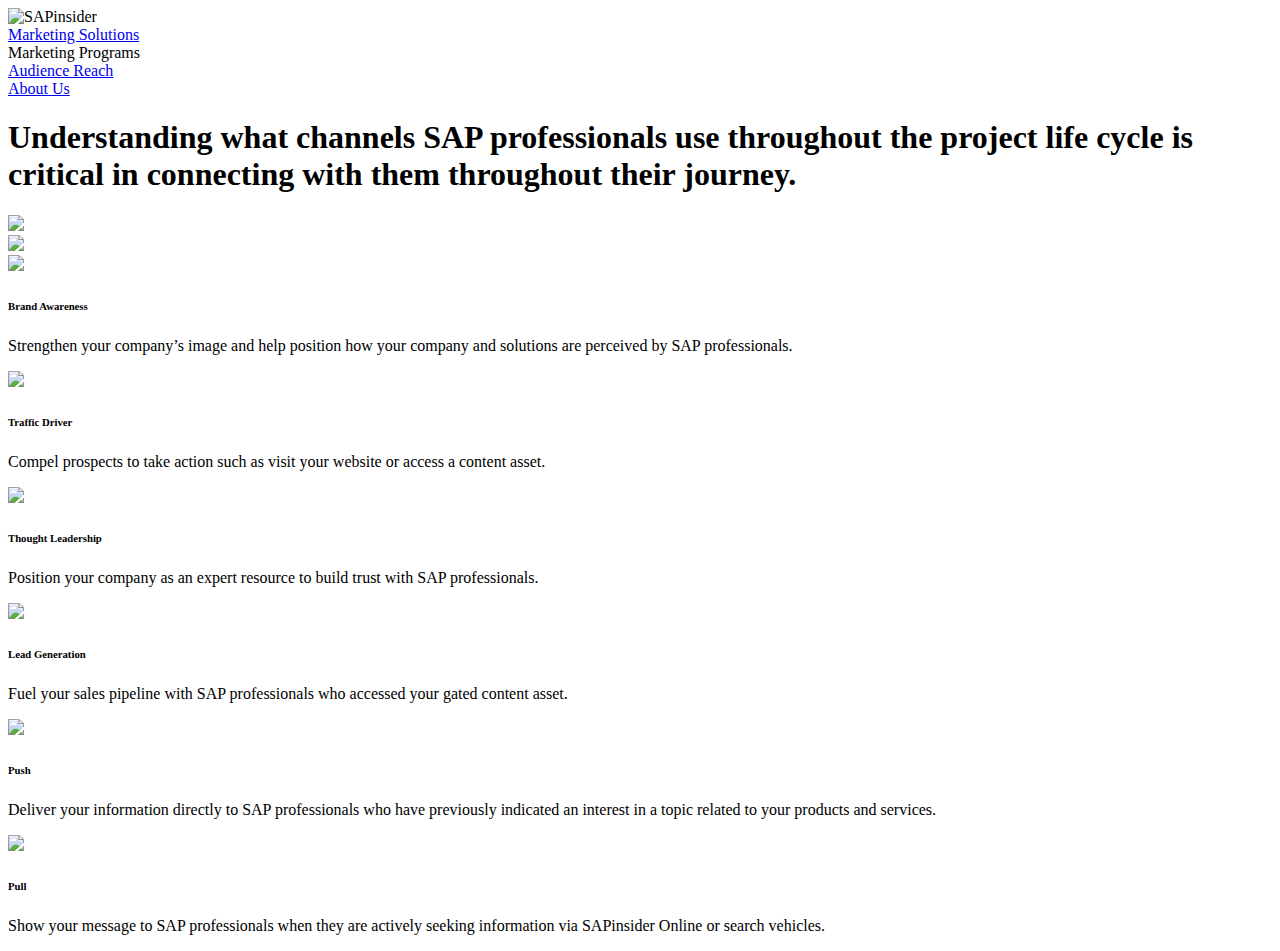
==== index.html @ a770bc5c "Rename home.html to index.html" ====
<!DOCTYPE html>
<html lang="en">

<head>
	<meta charset="utf-8">
	<meta name="description" content="Your description goes here">
	<meta name="keywords" content="one, two, three">

	<title>SAPinsider</title>

	<!-- external CSS link -->
	<link rel="stylesheet" href="css/reset.css">
	<link rel="stylesheet" href="css/style.css">

	<!-- FONT -->
	<link href="https://fonts.googleapis.com/css?family=Roboto:300,400,400i,700,700i" rel="stylesheet">
	<!-- Favicon -->
	<link rel="icon" type="image/png" href="images/favicon.png">

</head>

<body>
	<div id="container">

		<!-- BEGIN NAV			 -->
		<div class="wrapperHeader">
			<div class="logo">
				<img src="images/spi.svg" alt="SAPinsider" />
			</div>
			<div class="wrapperNav">
				<div class="navLink">
					<a href=" ">Marketing Solutions</a>
				</div>
				<div class="navLink">
					<a>Marketing Programs</a>
				</div>
				<div class="navLink">
					<a href=" ">Audience Reach</a>
				</div>
				<div class="navLink">
					<a href=" ">About Us</a>
				</div>
			</div>
		</div>
		<!-- END NAV			 -->
		<!-- BEGIN MARKETING PROGRAMS			 -->
		<div class="wrapperLeadIn">
				<div class="yellowRule"></div>
				<h1>Understanding what channels SAP professionals use throughout the project life cycle is critical in connecting with them throughout their journey.</h1>

		</div>
		<div class="wrapperBG">

		<div class="wrapperTriangle">
			<img src="images/tri.svg" class="triangle"/>
		</div>
		<div class="wrapperCycle">
			<img src="images/cycle.svg"/>
		</div>
		<div class="wrapperMarketingObjectives">
			<div class="objective">
					<img src="images/awareness.svg" class="icons"/>
					<h6>Brand Awareness</h6>
					<p>
						Strengthen your company’s image and help position how your company and solutions are perceived by SAP professionals.
					</p>
			</div>
			<div class="objective">
					<img src="images/traffic.svg" class="icons"/>
					<h6>Traffic Driver</h6>
					<p>
						Compel prospects to take action such as visit your website or access a content asset.
					</p>
			</div>
			<div class="objective">
					<img src="images/thoughtlead.svg" class="icons"/>
					<h6>Thought Leadership</h6>
					<p>
						Position your company as an expert resource to build trust with SAP professionals.
					</p>
			</div>
			<div class="objective">
					<img src="images/leadgen.svg" class="icons"/>
					<h6>Lead Generation</h6>
					<p>
						Fuel your sales pipeline with SAP professionals who accessed your gated content asset.
					</p>
			</div>
		</div>
		<div class="wrapperMarketingApproach">
			<div class="objective">
					<img src="images/push.svg" class="icons"/>
					<h6>Push</h6>
					<p>
						Deliver your information directly to SAP professionals who have previously indicated an interest in a topic related to your products and services.
					</p>
			</div>
			<div class="objective">
					<img src="images/pull.svg" class="icons"/>
					<h6>Pull</h6>
					<p>
						Show your message to SAP professionals when they are actively seeking information via SAPinsider Online or search vehicles.
					</p>
			</div>
		</div>
		</div>
		<footer>

		</footer>
	</div>
</body>

</html>
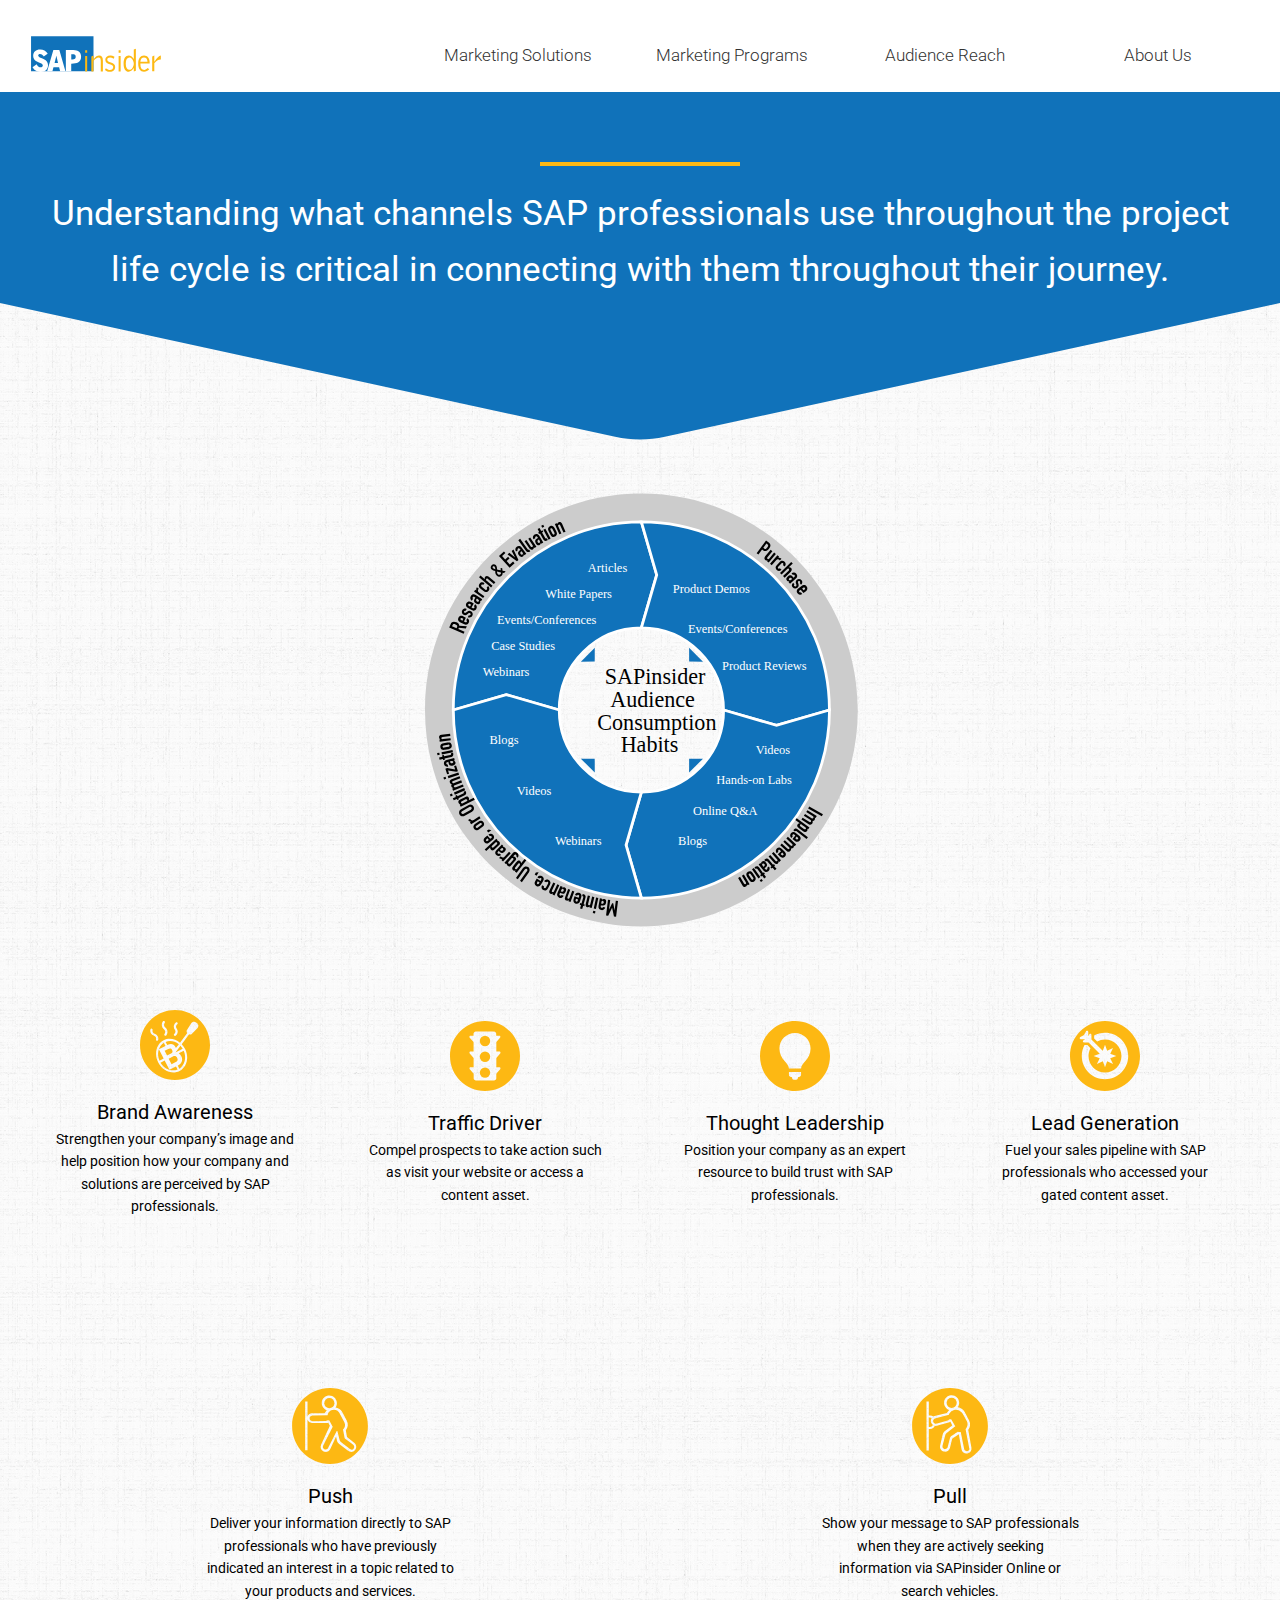
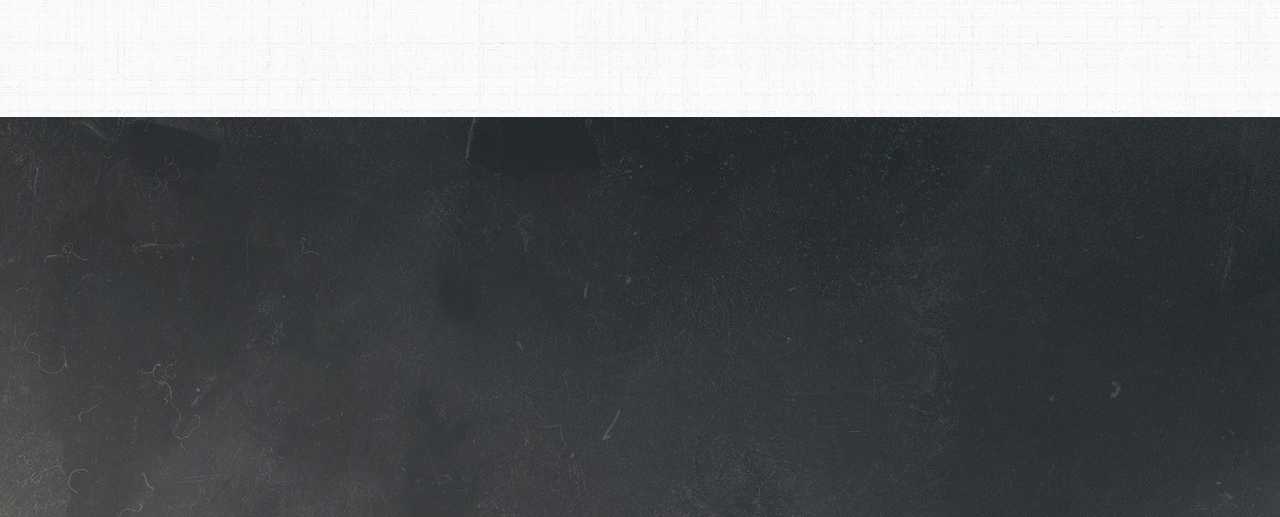
==== commit c9b68397: "Add files via upload" ====
--- a/index.html
+++ b/index.html
@@ -32,13 +32,13 @@
 					<a href=" ">Marketing Solutions</a>
 				</div>
 				<div class="navLink">
-					<a>Marketing Programs</a>
+					<a href="programs.html">Marketing Programs</a>
 				</div>
 				<div class="navLink">
 					<a href=" ">Audience Reach</a>
 				</div>
 				<div class="navLink">
-					<a href=" ">About Us</a>
+					<a href="about.html">About Us</a>
 				</div>
 			</div>
 		</div>
@@ -105,6 +105,9 @@
 		</div>
 		</div>
 		<footer>
+			<div class="form">
+
+			</div>
 
 		</footer>
 	</div>
--- a/css/style.css
+++ b/css/style.css
@@ -0,0 +1,501 @@
+/*
+Project Name: Blank Template
+Client: Your Client
+Author: Your Name
+Developer @GA in NYC
+*/
+
+
+/******************************************
+/* SETUP
+/*******************************************/
+
+
+/* Box Model Hack */
+
+* {
+  -moz-box-sizing: border-box;
+  /* Firexfox */
+  -webkit-box-sizing: border-box;
+  /* Safari/Chrome/iOS/Android */
+  box-sizing: border-box;
+  /* IE */
+}
+
+
+/* Clear fix hack */
+
+.clearfix:after {
+  content: ".";
+  display: block;
+  clear: both;
+  visibility: hidden;
+  line-height: 0;
+  height: 0;
+}
+
+.clear {
+  clear: both;
+}
+
+.alignright {
+  float: right;
+  padding: 0 0 10px 10px;
+  /* note the padding around a right floated image */
+}
+
+.alignleft {
+  float: left;
+  padding: 0 10px 10px 0;
+  /* note the padding around a left floated image */
+}
+
+
+/******************************************
+/* BASE STYLES
+/*******************************************/
+
+body {
+  color: #000;
+  font-size: 10px;
+  line-height: 1.6;
+  font-family: "Roboto", Helvetica, Arial, sans-serif;
+  display: grid;
+}
+
+h1 {
+  text-align: center;
+  font-size: 4.5em;
+}
+
+h2 {
+  text-align: center;
+  font-size: 2.2em;
+  font-weight: 700;
+}
+
+p{
+  font-size: 1.4em;
+}
+
+
+/******************************************
+/* PAGE HEADER
+/*******************************************/
+
+.wrapperHeader {
+  display: grid;
+  grid-template-columns: 1fr 2fr;
+  margin-top: 20px;
+}
+
+.logo img {
+  max-width: 45%;
+  padding: 15px 30px;
+}
+
+.wrapperNav {
+  display: grid;
+  grid-template-columns: 1fr 1fr 1fr 1fr;
+  grid-column-gap: 30px;
+  align-items: center;
+  padding-right: 30px;
+}
+
+.navLink {
+  display: flex;
+  justify-content: center;
+  align-items: center;
+  text-align: center;
+  font-weight: 300;
+  width: 100%;
+  height: 60%;
+}
+
+.navLink a {
+  font-size: 1.7em;
+  color: rgb(50, 50, 50);
+  text-decoration: none;
+}
+
+.navLink:hover {
+  border-top: 2px solid #fdb813;
+}
+
+.navLink a.current {
+  color: #1072ba;
+  font-size: 1.7em;
+}
+
+
+/*END PAGE HEADER*/
+
+
+/******************************************
+/* HOME PAGE
+/*******************************************/
+
+.wrapperLeadIn {
+  padding-top: 50px;
+  padding-bottom: 5px;
+  background: #1072ba;
+}
+
+.wrapperLeadIn h1 {
+  color: #fff;
+  font-size: 3.5em;
+  margin: 20px 30px 0 30px;
+}
+
+.wrapperBG {
+  background: url(../images/bg.jpg);
+  margin-bottom: 0px;
+}
+
+.wrapperTriangle {
+  display: grid;
+  overflow: auto;
+  grid-template-columns: 1fr;
+  align-items: center;
+}
+
+.triangle {
+  margin-bottom: 20px;
+}
+
+.wrapperCycle {
+  display: grid;
+  grid-template-columns: 1fr;
+  align-items: center;
+}
+
+.wrapperCycle img {
+  margin: 10px auto;
+  max-width: 35%;
+}
+
+.wrapperMarketingObjectives, .wrapperMarketingApproach {
+  display: grid;
+  grid-template-columns: 1fr 1fr;
+  align-items: center;
+  margin: 40px 40px 0 40px;
+  grid-column-gap: 40px;
+}
+
+.wrapperMarketingObjectives {
+  grid-template-columns: 1fr 1fr 1fr 1fr;
+  margin-top: 50px;
+}
+
+.wrapperMarketingApproach .objective {
+  width: 50%;
+  margin: 0 auto;
+}
+
+.objective {
+  justify-content: center;
+  align-items: center;
+  text-align: center;
+  width: 100%;
+  padding: 15px;
+}
+
+.icons {
+  margin: 0 auto;
+  display: block;
+  max-width: 30%;
+}
+
+.objective h6 {
+  margin-top: 15px;
+  font-size: 2em;
+}
+
+.objective p {
+  margin-bottom: 100px;
+}
+
+footer {
+  background: url(../images/bootsbg.jpg);
+  display: grid;
+  grid-template-columns: 1fr 1fr;
+  grid-column-gap: 20px;
+  align-items: center;
+  margin-top: 0;
+}
+
+footer .form {
+  height: 400px;
+}
+
+
+/******************************************
+/* MARKETING PROGRAMS
+/*******************************************/
+
+.wrapperPrograms {
+  padding-top: 80px;
+  background: url(../images/bg.jpg);
+}
+
+.yellowRule {
+  border-top: 4px solid #fdb813;
+  width: 200px;
+  margin: 20px auto;
+}
+
+p.programsLeadInText {
+  text-align: center;
+  font-size: 2em;
+  margin: 15px 50px;
+  ;
+}
+
+.wrapperProgramsBoxes {
+  display: grid;
+  grid-template-columns: 1fr 1fr 1fr 1fr 1fr;
+  grid-column-gap: 20px;
+  align-items: center;
+  margin: 40px 20px;
+}
+
+.programsBoxes {
+  border: 1px solid #000;
+  border-radius: 6px;
+  padding: 15px;
+  background: rgba(255, 255, 255, 0.9);
+  height: 100%;
+}
+
+.programsBoxes h2 {
+  margin-top: 10px;
+  border-top: 1px solid #fdb813;
+  padding-top: 5px;
+}
+
+.programBoxImg {
+  width: 100%;
+  height: 100px;
+  background: #1072ba;
+  margin: 0 auto;
+}
+
+footer {}
+
+
+/******************************************
+  /* ABOUT US PAGE
+  /*******************************************/
+
+.wrapperAbout {
+  padding-top: 80px;
+  background: url(../images/bg.jpg);
+}
+
+.yellowRule {
+  border-top: 4px solid #fdb813;
+  width: 200px;
+  margin: 20px auto;
+}
+
+p.aboutLeadInText {
+  text-align: center;
+  font-size: 2em;
+  margin: 15px 50px;
+  ;
+}
+
+.wrapperWeHelp {
+  display: grid;
+  grid-template-columns: 1fr 1fr;
+  grid-column-gap: 40px;
+  margin: 70px 40px;
+}
+
+.weHelpColumn {
+  width: 60%;
+  margin: auto;
+}
+
+.weHelpColumn h2 {
+  text-align: left;
+  color: #1072ba;
+  margin-bottom: 10px;
+}
+
+.weHelpColumn ul {
+  list-style-type: square;
+}
+
+.weHelpColumn li {
+  font-size: 1.5em;
+  margin-left: 20px;
+  margin-bottom: 8px;
+}
+
+.wrapperAboutIcons {
+  display: grid;
+  grid-template-columns: 1fr 1fr 1fr;
+  grid-column-gap: 40px;
+  align-items: center;
+  padding: 70px 40px;
+  background: rgba(0, 0, 0, .8);
+}
+
+.aboutIcons{
+  padding: 15px;
+}
+
+.aboutIcons p{
+  text-align: center;
+  color: #fff;
+  font-size: 1.5em;
+  line-height: 1.6;
+  margin-top: 15px;
+}
+
+.yellowText{
+  color: #fdb813;
+  font-weight: 700;
+}
+
+
+/******************************************
+/* RESPONSIVE STYLES
+/*******************************************/
+
+@media (min-width: 0px) and (max-width: 600px) {
+  /* NAV   */
+  .wrapperHeader, .wrapperNav, .navLink {
+    display: grid;
+    margin: auto;
+  }
+  .wrapperHeader {
+    grid-template-columns: 1fr;
+    margin-top: 5px;
+  }
+  .wrapperNav {
+    grid-template-columns: 1fr;
+    padding-right: 0px;
+    width: 100%;
+  }
+  .logo {
+    border-bottom: 1px solid #aaa;
+  }
+  .logo img {
+    max-width: 45%;
+    padding: 15px;
+    margin: 0 auto;
+    display: block;
+  }
+  .navLink {
+    border-top: none;
+    padding: 5px;
+    height: 100%;
+    display: flex;
+    justify-content: center;
+    align-items: center;
+    text-align: center;
+  }
+  /*HOME PAGE*/
+  .wrapperLeadIn {
+    padding-top: 20px;
+  }
+  .wrapperLeadIn h1 {
+    font-size: 2.5em;
+  }
+  .wrapperCycle img {
+    margin: 10px auto;
+    max-width: 90%;
+  }
+  .wrapperMarketingObjectives, .wrapperMarketingApproach {
+    grid-template-columns: 1fr;
+  }
+  .wrapperMarketingApproach .objective {
+    width: 100%;
+  }
+  .objective p {
+    margin-bottom: 50px;
+  }
+  /*MARKETING PROGRAMS PAGE*/
+  .wrapperProgramsBoxes {
+    display: grid;
+    grid-template-columns: 1fr;
+    grid-column-gap: 20px;
+    align-items: center;
+    margin: 40px 20px;
+  }
+  .programsBoxes {
+    margin-bottom: 15px;
+  }
+/* ABOUT US PAGE */
+  .wrapperWeHelp, .wrapperAboutIcons {
+    grid-template-columns: 1fr;
+  }
+  .weHelpColumn {
+    width: 90%;
+    margin: 15px auto;
+  }
+
+  .aboutIcons .icons{
+    max-width: 25%;
+    margin-top: 15px;
+  }
+
+}
+
+@media (min-width: 601px) and (max-width: 1070px) {
+  /* NAV   */
+  .wrapperHeader, .wrapperNav, .navLink {
+    display: grid;
+    margin: auto;
+  }
+  .wrapperHeader {
+    grid-template-columns: 1fr;
+    margin-top: 10px;
+  }
+  .wrapperNav {
+    grid-template-columns: 1fr 1fr 1fr 1fr;
+    padding-right: 0px;
+    width: 100%;
+    justify-content: right;
+  }
+  .logo img {
+    max-width: 25%;
+    padding: 15px;
+    display: block;
+    margin: 0 auto;
+  }
+  .navLink {
+    padding: 10px 10px;
+    height: 100%;
+    display: flex;
+    justify-content: center;
+    align-items: center;
+    text-align: center;
+  }
+  /*HOME PAGE*/
+  .wrapperCycle img {
+    margin: 10px auto;
+    max-width: 50%;
+  }
+  .wrapperMarketingObjectives {
+    grid-template-columns: 1fr 1fr;
+  }
+  .wrapperMarketingApproach .objective {
+    width: 100%;
+  }
+  /*MARKETING PROGRAMS PAGE*/
+  .programsBoxes h2 {
+    font-size: 1.5em;
+  }
+  /* ABOUT US PAGE */
+  .weHelpColumn {
+    width: 90%;
+    margin: auto;
+  }
+
+  .aboutIcons .icons{
+    max-width: 40%;
+  }
+}
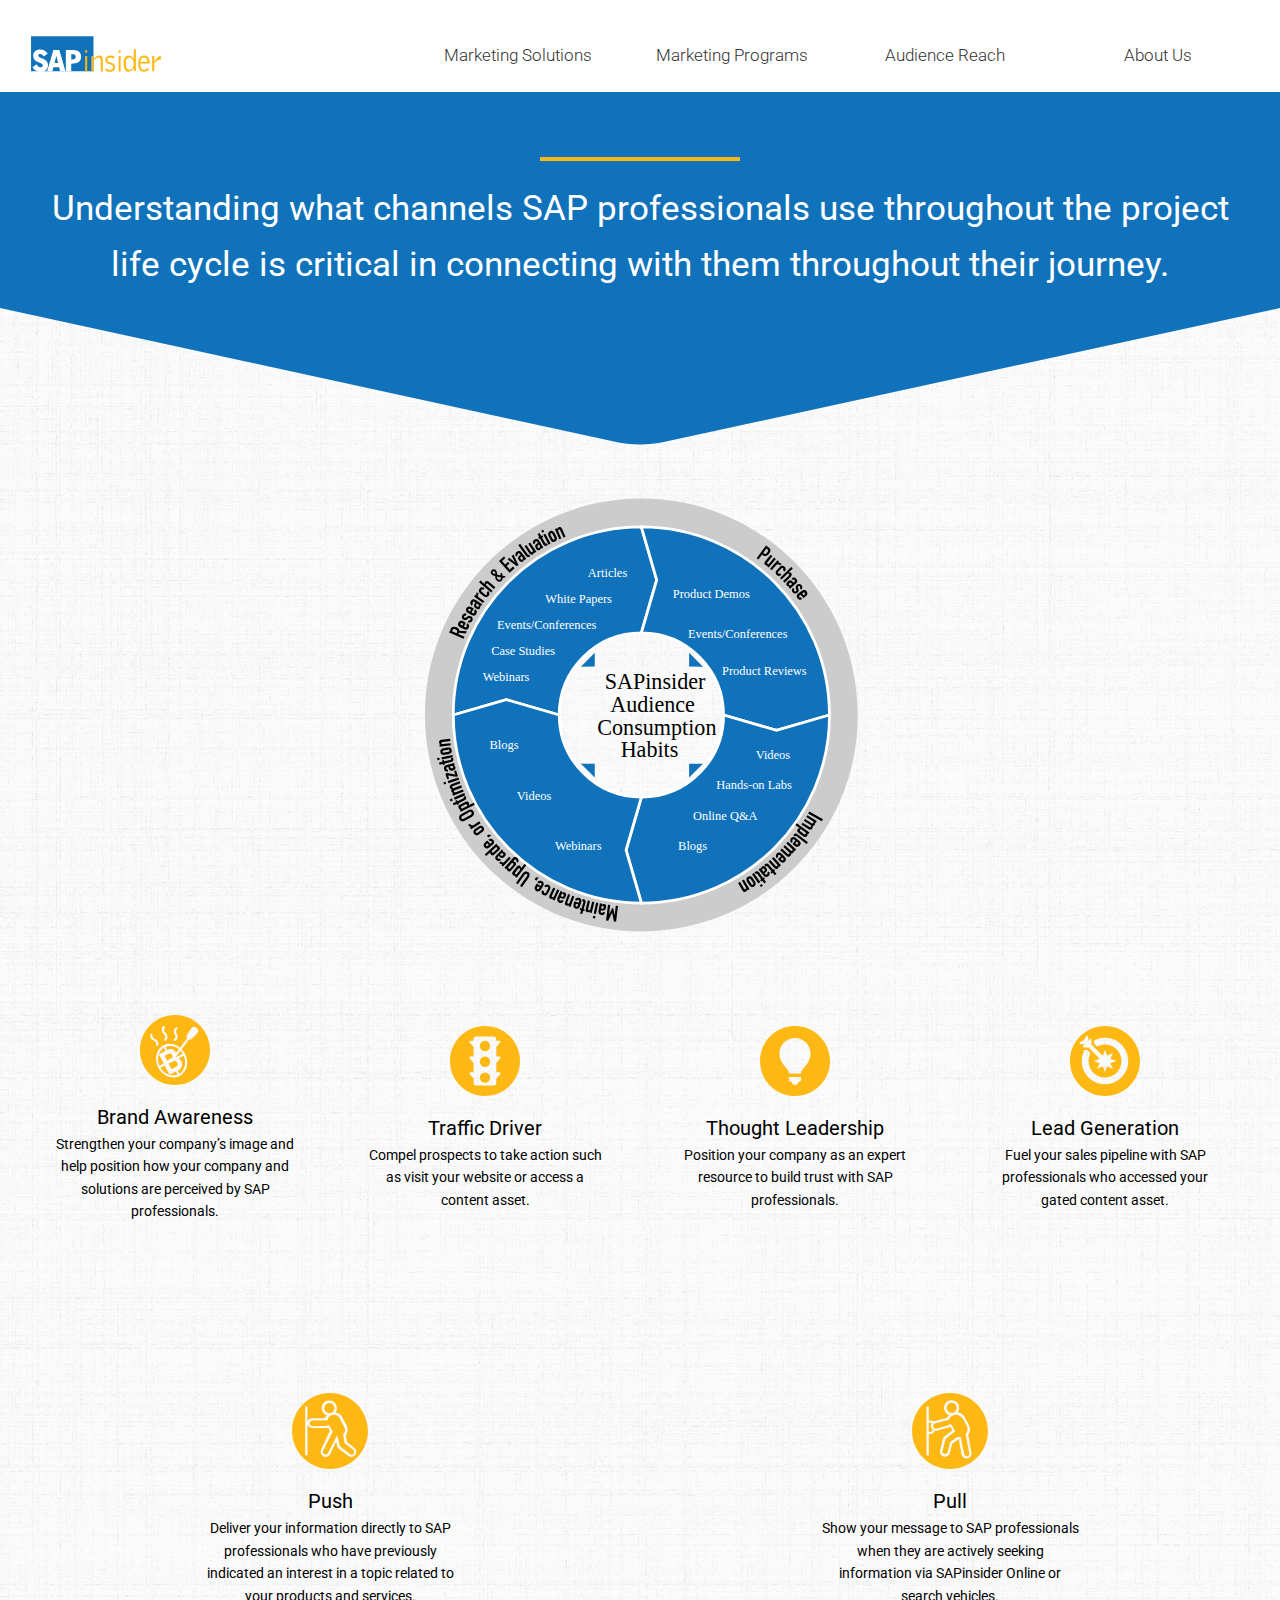
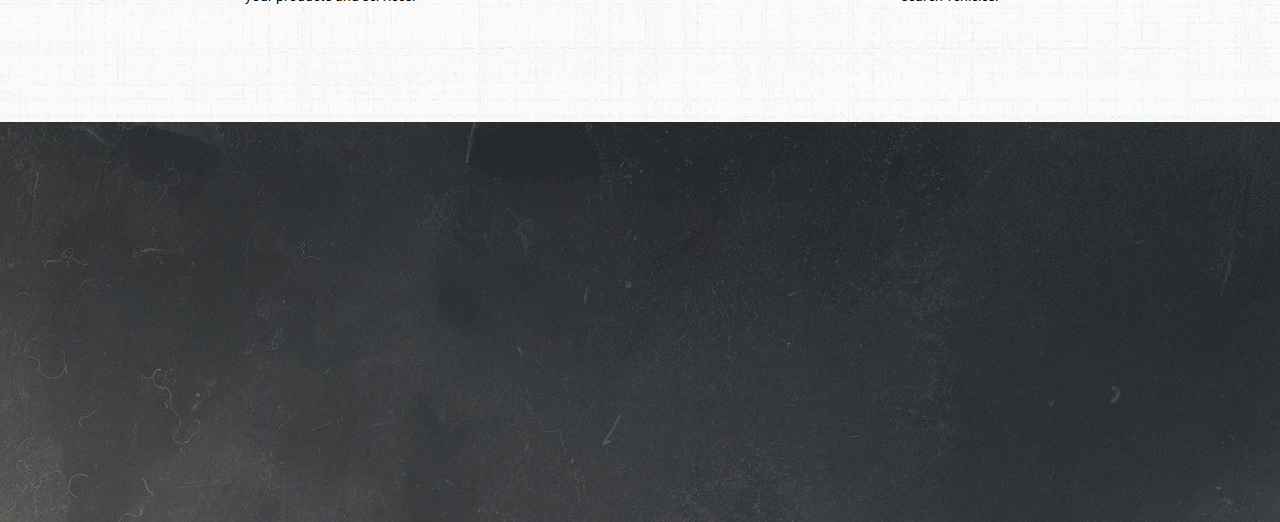
==== commit 656f5e98: "Add files via upload" ====
--- a/index.html
+++ b/index.html
@@ -35,7 +35,7 @@
 					<a href="programs.html">Marketing Programs</a>
 				</div>
 				<div class="navLink">
-					<a href=" ">Audience Reach</a>
+					<a href="audience.html">Audience Reach</a>
 				</div>
 				<div class="navLink">
 					<a href="about.html">About Us</a>
--- a/css/style.css
+++ b/css/style.css
@@ -71,16 +71,25 @@
 h2 {
   text-align: center;
   font-size: 2.2em;
-  font-weight: 700;
-}
-
-p{
+}
+
+h3 {
+  text-align: center;
+  font-size: 2.5em;
+  margin: 60px 0 30px 0;
+}
+
+h6 {
+  font-size: 2em;
+}
+
+p {
   font-size: 1.4em;
 }
 
 
 /******************************************
-/* PAGE HEADER
+/* GLOBAL
 /*******************************************/
 
 .wrapperHeader {
@@ -127,8 +136,33 @@
   font-size: 1.7em;
 }
 
-
-/*END PAGE HEADER*/
+.yellowRule {
+  border-top: 4px solid #fdb813;
+  width: 200px;
+  margin: 20px auto;
+}
+
+.yellowRuleShort {
+  border-top: 4px solid #fdb813;
+  width: 50px;
+  margin: 10px auto;
+}
+
+footer {
+  background: url(../images/bootsbg.jpg);
+  display: grid;
+  grid-template-columns: 1fr 1fr;
+  grid-column-gap: 20px;
+  align-items: center;
+  margin-top: 0;
+}
+
+footer .form {
+  height: 400px;
+}
+
+
+/*END GLOBAL*/
 
 
 /******************************************
@@ -136,7 +170,7 @@
 /*******************************************/
 
 .wrapperLeadIn {
-  padding-top: 50px;
+  padding-top: 45px;
   padding-bottom: 5px;
   background: #1072ba;
 }
@@ -144,6 +178,7 @@
 .wrapperLeadIn h1 {
   color: #fff;
   font-size: 3.5em;
+  padding-bottom: 10px;
   margin: 20px 30px 0 30px;
 }
 
@@ -208,32 +243,135 @@
 
 .objective h6 {
   margin-top: 15px;
-  font-size: 2em;
 }
 
 .objective p {
   margin-bottom: 100px;
 }
 
-footer {
-  background: url(../images/bootsbg.jpg);
-  display: grid;
-  grid-template-columns: 1fr 1fr;
-  grid-column-gap: 20px;
-  align-items: center;
-  margin-top: 0;
-}
-
-footer .form {
-  height: 400px;
-}
-
 
 /******************************************
 /* MARKETING PROGRAMS
 /*******************************************/
 
 .wrapperPrograms {
+  padding-top: 80px;
+  background: url(../images/bg.jpg);
+}
+
+p.programsLeadInText {
+  text-align: center;
+  font-size: 2em;
+  margin: 15px 50px;
+  ;
+}
+
+.wrapperProgramsBoxes {
+  display: grid;
+  grid-template-columns: 1fr 1fr 1fr 1fr 1fr;
+  grid-column-gap: 30px;
+  align-items: center;
+  margin: 40px 20px 100px 20px;
+}
+
+.programsBoxes {
+  height: 100%;
+  background: #333;
+}
+
+.programsBoxes h2 {
+  /* margin-top: 10px; */
+  /* border-top: 1px solid #fdb813; */
+  padding-top: 5px;
+  color: #fff;
+  padding: 10px 15px;
+}
+
+.programBoxImg {
+  width: 100%;
+  height: 200px;
+  margin: 0 auto;
+}
+
+.extend {
+  background: url(../images/extend.jpg) center no-repeat;
+}
+
+.market {
+  background: url(../images/market.jpg) center no-repeat;
+}
+
+.distribute {
+  background: url(../images/distribute.jpg) center no-repeat;
+}
+
+.repurpose {
+  background: url(../images/repurpose.jpg) top right no-repeat;
+}
+
+.launch {
+  background: url(../images/launch.jpg) center no-repeat;
+}
+
+
+/******************************************
+/* AUDIENCE PAGE
+/*******************************************/
+
+.audienceLeadIn {
+  padding-top: 80px;
+}
+
+.wrapperMap {
+  display: grid;
+  grid-template-columns: 1fr;
+  align-items: center;
+}
+
+.wrapperMap img {
+  margin: 0 auto;
+  max-width: 70%;
+}
+
+.wrapperIndustries{
+  display: grid;
+  grid-template-columns: 1fr 1fr 1fr 1fr 1fr;
+  align-items: center;
+  margin-bottom: 150px;
+}
+
+.industry{
+  margin-top: 10px;
+  text-align: center;
+}
+
+.industry h6{
+  margin-top: 15px;
+}
+
+.wrapperRoles{
+    display: grid;
+    grid-template-columns: 1fr 1fr 1fr;
+    align-items: center;
+    margin-bottom: 150px;
+}
+
+.role{
+  text-align: center;
+}
+
+.percent{
+  font-size: 3em;
+  color:#1072ba;
+  font-weight: 700;
+}
+
+
+/******************************************
+  /* ABOUT US PAGE
+  /*******************************************/
+
+.wrapperAbout {
   padding-top: 80px;
   background: url(../images/bg.jpg);
 }
@@ -244,60 +382,6 @@
   margin: 20px auto;
 }
 
-p.programsLeadInText {
-  text-align: center;
-  font-size: 2em;
-  margin: 15px 50px;
-  ;
-}
-
-.wrapperProgramsBoxes {
-  display: grid;
-  grid-template-columns: 1fr 1fr 1fr 1fr 1fr;
-  grid-column-gap: 20px;
-  align-items: center;
-  margin: 40px 20px;
-}
-
-.programsBoxes {
-  border: 1px solid #000;
-  border-radius: 6px;
-  padding: 15px;
-  background: rgba(255, 255, 255, 0.9);
-  height: 100%;
-}
-
-.programsBoxes h2 {
-  margin-top: 10px;
-  border-top: 1px solid #fdb813;
-  padding-top: 5px;
-}
-
-.programBoxImg {
-  width: 100%;
-  height: 100px;
-  background: #1072ba;
-  margin: 0 auto;
-}
-
-footer {}
-
-
-/******************************************
-  /* ABOUT US PAGE
-  /*******************************************/
-
-.wrapperAbout {
-  padding-top: 80px;
-  background: url(../images/bg.jpg);
-}
-
-.yellowRule {
-  border-top: 4px solid #fdb813;
-  width: 200px;
-  margin: 20px auto;
-}
-
 p.aboutLeadInText {
   text-align: center;
   font-size: 2em;
@@ -342,11 +426,11 @@
   background: rgba(0, 0, 0, .8);
 }
 
-.aboutIcons{
+.aboutIcons {
   padding: 15px;
 }
 
-.aboutIcons p{
+.aboutIcons p {
   text-align: center;
   color: #fff;
   font-size: 1.5em;
@@ -354,9 +438,43 @@
   margin-top: 15px;
 }
 
-.yellowText{
+.yellowText {
   color: #fdb813;
   font-weight: 700;
+}
+
+.wrapperOurTeam h2 {
+  margin-top: 70px;
+  font-size: 3.5em;
+  font-weight: 400;
+}
+
+.team {
+  display: grid;
+  grid-template-columns: 1fr 1fr 1fr 1fr;
+  padding-bottom: 50px;
+}
+
+.teamMember {
+  margin: 40px 0;
+  height: 250px;
+}
+
+.headShot {
+  max-width: 150px;
+  display: block;
+  margin: 0 auto;
+}
+
+.teamMember h6 {
+  text-align: center;
+  text-transform: uppercase;
+  letter-spacing: 1px;
+  margin-top: 10px;
+}
+
+.teamMember p {
+  text-align: center;
 }
 
 
@@ -383,7 +501,7 @@
     border-bottom: 1px solid #aaa;
   }
   .logo img {
-    max-width: 45%;
+    max-width: 60%;
     padding: 15px;
     margin: 0 auto;
     display: block;
@@ -422,13 +540,23 @@
     display: grid;
     grid-template-columns: 1fr;
     grid-column-gap: 20px;
+    grid-row-gap: 30px;
     align-items: center;
     margin: 40px 20px;
   }
   .programsBoxes {
     margin-bottom: 15px;
   }
-/* ABOUT US PAGE */
+  /* AUDIENCE PAGE */
+  .wrapperMap img {
+    max-width: 100%;
+  }
+
+  .wrapperIndustries, .wrapperRoles{
+    grid-template-columns: 1fr;
+    grid-row-gap: 30px;
+  }
+  /* ABOUT US PAGE */
   .wrapperWeHelp, .wrapperAboutIcons {
     grid-template-columns: 1fr;
   }
@@ -436,12 +564,14 @@
     width: 90%;
     margin: 15px auto;
   }
-
-  .aboutIcons .icons{
+  .aboutIcons .icons {
     max-width: 25%;
     margin-top: 15px;
   }
-
+  .team {
+    display: grid;
+    grid-template-columns: 1fr;
+  }
 }
 
 @media (min-width: 601px) and (max-width: 1070px) {
@@ -489,13 +619,20 @@
   .programsBoxes h2 {
     font-size: 1.5em;
   }
+  /* AUDIENCE PAGE */
+  .wrapperMap img {
+    max-width: 90%;
+  }
   /* ABOUT US PAGE */
   .weHelpColumn {
     width: 90%;
     margin: auto;
   }
-
-  .aboutIcons .icons{
+  .aboutIcons .icons {
     max-width: 40%;
   }
-}
+  .team {
+    display: grid;
+    grid-template-columns: 1fr 1fr;
+  }
+}
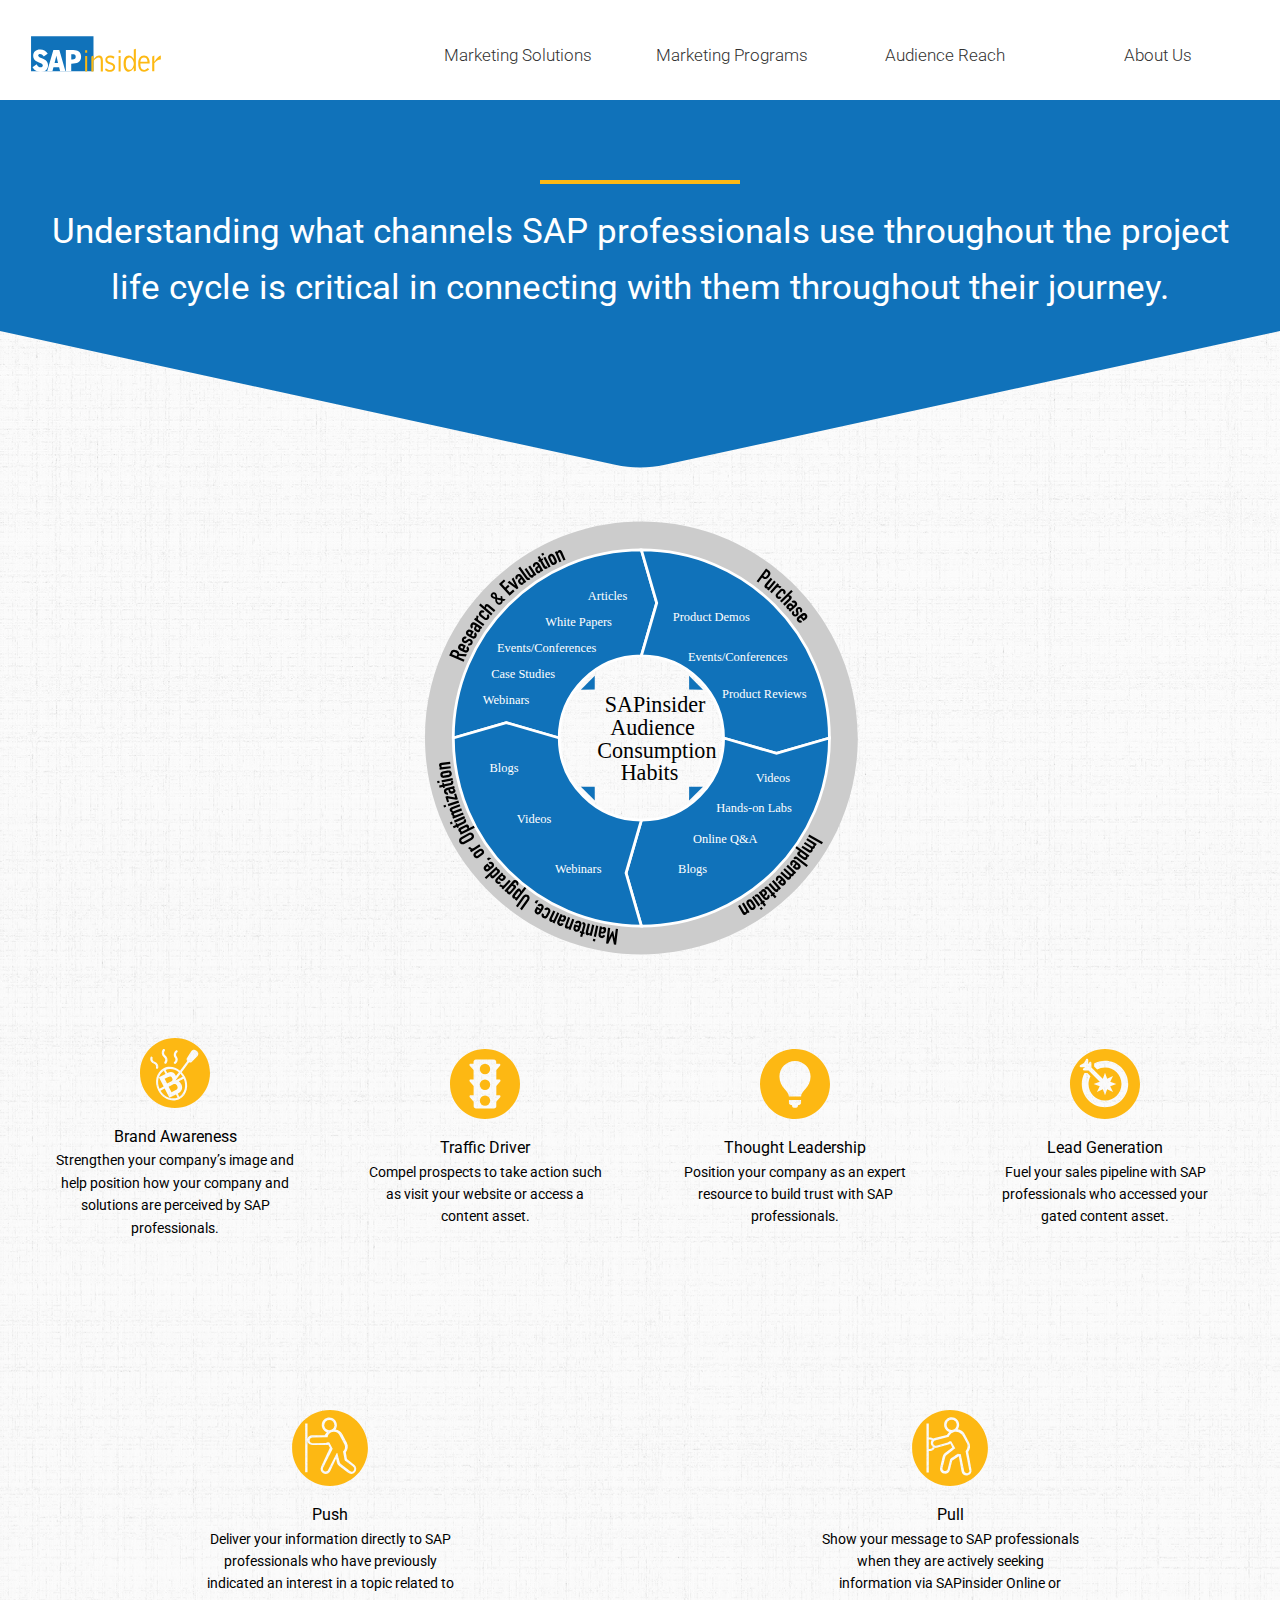
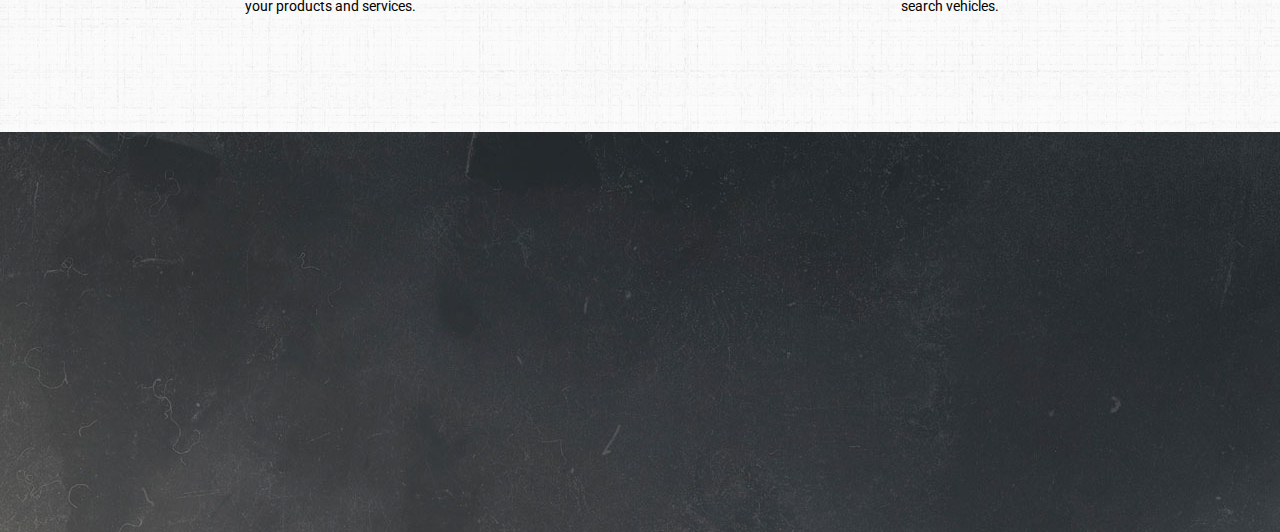
==== commit 610b7ef1: "Add files via upload" ====
--- a/index.html
+++ b/index.html
@@ -29,7 +29,7 @@
 			</div>
 			<div class="wrapperNav">
 				<div class="navLink">
-					<a href=" ">Marketing Solutions</a>
+					<a href="solutions.html">Marketing Solutions</a>
 				</div>
 				<div class="navLink">
 					<a href="programs.html">Marketing Programs</a>
--- a/css/style.css
+++ b/css/style.css
@@ -79,14 +79,22 @@
   margin: 60px 0 30px 0;
 }
 
+h5 {
+  font-size: 2em;
+}
+
 h6 {
-  font-size: 2em;
+  font-size: 1.6em;
 }
 
 p {
   font-size: 1.4em;
 }
 
+a {
+  text-decoration: none;
+}
+
 
 /******************************************
 /* GLOBAL
@@ -95,7 +103,10 @@
 .wrapperHeader {
   display: grid;
   grid-template-columns: 1fr 2fr;
-  margin-top: 20px;
+  padding-top: 20px;
+  width: 100%;
+  position: fixed;
+  background: #fff;
 }
 
 .logo img {
@@ -148,6 +159,15 @@
   margin: 10px auto;
 }
 
+.wrapperBG {
+  background: url(../images/bg.jpg);
+  margin-bottom: 0px;
+}
+
+.leadIn {
+  padding-top: 200px;
+}
+
 footer {
   background: url(../images/bootsbg.jpg);
   display: grid;
@@ -170,7 +190,8 @@
 /*******************************************/
 
 .wrapperLeadIn {
-  padding-top: 45px;
+  margin-top: 100px;
+  padding-top: 60px;
   padding-bottom: 5px;
   background: #1072ba;
 }
@@ -182,11 +203,6 @@
   margin: 20px 30px 0 30px;
 }
 
-.wrapperBG {
-  background: url(../images/bg.jpg);
-  margin-bottom: 0px;
-}
-
 .wrapperTriangle {
   display: grid;
   overflow: auto;
@@ -251,13 +267,80 @@
 
 
 /******************************************
+/* MARKETING SOLUTIONS
+/*******************************************/
+
+.wrapperTopIcons {
+  display: grid;
+  grid-template-columns: 2fr 1fr;
+  align-items: center;
+  margin: 50px;
+  grid-column-gap: 50px;
+}
+
+.wrapperTopIcons>div {
+  border: 1px solid #000;
+  padding: 10px;
+}
+
+.wrapperObjectiveIcons {
+  display: grid;
+  grid-template-columns: 1fr 1fr 1fr 1fr;
+  align-items: center;
+}
+
+.wrapperApproachIcons {
+  display: grid;
+  grid-template-columns: 1fr 1fr;
+  align-items: center;
+}
+
+.topIcons{
+  max-width: 25%;
+}
+
+.wrapperSolutions {
+  display: grid;
+  grid-template-columns: 1fr 1fr 1fr;
+  align-items: center;
+  margin: 80px 50px 50px 50px;
+  grid-column-gap: 50px;
+  grid-row-gap: 50px;
+}
+
+.solution {
+  text-align: center;
+  background: rgba(102, 102, 102, 0.1);
+  padding: 20px;
+  height: 100%;
+}
+
+.solutionName {
+  font-size: 3em;
+  color: #1072ba;
+  font-weight: 700;
+}
+
+.solutionName span {
+  font-size: .7em;
+}
+
+.wrapperObjectiveApproach {
+  display: grid;
+  grid-template-columns: 1fr 1fr;
+  align-items: center;
+  padding: 10px 0;
+}
+
+.solutionsIcon {
+  width: 40px;
+  margin: 5px;
+}
+
+
+/******************************************
 /* MARKETING PROGRAMS
 /*******************************************/
-
-.wrapperPrograms {
-  padding-top: 80px;
-  background: url(../images/bg.jpg);
-}
 
 p.programsLeadInText {
   text-align: center;
@@ -276,7 +359,11 @@
 
 .programsBoxes {
   height: 100%;
-  background: #333;
+  background: #222;
+}
+
+.programsBoxes:hover {
+  height: 110%;
 }
 
 .programsBoxes h2 {
@@ -318,10 +405,6 @@
 /* AUDIENCE PAGE
 /*******************************************/
 
-.audienceLeadIn {
-  padding-top: 80px;
-}
-
 .wrapperMap {
   display: grid;
   grid-template-columns: 1fr;
@@ -333,36 +416,36 @@
   max-width: 70%;
 }
 
-.wrapperIndustries{
+.wrapperIndustries {
   display: grid;
   grid-template-columns: 1fr 1fr 1fr 1fr 1fr;
   align-items: center;
   margin-bottom: 150px;
 }
 
-.industry{
+.industry {
   margin-top: 10px;
   text-align: center;
 }
 
-.industry h6{
+.industry h6 {
   margin-top: 15px;
 }
 
-.wrapperRoles{
-    display: grid;
-    grid-template-columns: 1fr 1fr 1fr;
-    align-items: center;
-    margin-bottom: 150px;
-}
-
-.role{
-  text-align: center;
-}
-
-.percent{
+.wrapperRoles {
+  display: grid;
+  grid-template-columns: 1fr 1fr 1fr;
+  align-items: center;
+  margin-bottom: 150px;
+}
+
+.role {
+  text-align: center;
+}
+
+.percent {
   font-size: 3em;
-  color:#1072ba;
+  color: #1072ba;
   font-weight: 700;
 }
 
@@ -370,11 +453,6 @@
 /******************************************
   /* ABOUT US PAGE
   /*******************************************/
-
-.wrapperAbout {
-  padding-top: 80px;
-  background: url(../images/bg.jpg);
-}
 
 .yellowRule {
   border-top: 4px solid #fdb813;
@@ -453,11 +531,13 @@
   display: grid;
   grid-template-columns: 1fr 1fr 1fr 1fr;
   padding-bottom: 50px;
+  grid-column-gap: 20px;
 }
 
 .teamMember {
   margin: 40px 0;
   height: 250px;
+  padding: 0 20px;
 }
 
 .headShot {
@@ -475,6 +555,7 @@
 
 .teamMember p {
   text-align: center;
+  font-style: italic;
 }
 
 
@@ -483,14 +564,14 @@
 /*******************************************/
 
 @media (min-width: 0px) and (max-width: 600px) {
-  /* NAV   */
+  /* GLOBAL   */
   .wrapperHeader, .wrapperNav, .navLink {
     display: grid;
     margin: auto;
   }
   .wrapperHeader {
     grid-template-columns: 1fr;
-    margin-top: 5px;
+    padding-top: 5px;
   }
   .wrapperNav {
     grid-template-columns: 1fr;
@@ -515,9 +596,12 @@
     align-items: center;
     text-align: center;
   }
+  .leadIn {
+    padding-top: 300px;
+  }
   /*HOME PAGE*/
   .wrapperLeadIn {
-    padding-top: 20px;
+    padding-top: 200px;
   }
   .wrapperLeadIn h1 {
     font-size: 2.5em;
@@ -534,6 +618,21 @@
   }
   .objective p {
     margin-bottom: 50px;
+  }
+  /*MARKETING SOLUTIONS PAGE*/
+  .wrapperTopIcons {
+    grid-template-columns: 1fr;
+    grid-row-gap: 50px;
+  }
+  .wrapperObjectiveIcons {
+    grid-template-columns: 1fr 1fr;
+  }
+
+  .topIcons{
+    max-width: 40%;
+  }
+  .wrapperSolutions {
+    grid-template-columns: 1fr;
   }
   /*MARKETING PROGRAMS PAGE*/
   .wrapperProgramsBoxes {
@@ -551,12 +650,14 @@
   .wrapperMap img {
     max-width: 100%;
   }
-
-  .wrapperIndustries, .wrapperRoles{
+  .wrapperIndustries, .wrapperRoles {
     grid-template-columns: 1fr;
     grid-row-gap: 30px;
   }
   /* ABOUT US PAGE */
+  .wrapperAbout {
+    padding-top: 300px;
+  }
   .wrapperWeHelp, .wrapperAboutIcons {
     grid-template-columns: 1fr;
   }
@@ -575,14 +676,14 @@
 }
 
 @media (min-width: 601px) and (max-width: 1070px) {
-  /* NAV   */
+  /* GLOBAL  */
   .wrapperHeader, .wrapperNav, .navLink {
     display: grid;
     margin: auto;
   }
   .wrapperHeader {
     grid-template-columns: 1fr;
-    margin-top: 10px;
+    padding-top: 10px;
   }
   .wrapperNav {
     grid-template-columns: 1fr 1fr 1fr 1fr;
@@ -605,6 +706,9 @@
     text-align: center;
   }
   /*HOME PAGE*/
+  .wrapperLeadIn {
+    padding-top: 120px;
+  }
   .wrapperCycle img {
     margin: 10px auto;
     max-width: 50%;
@@ -614,6 +718,20 @@
   }
   .wrapperMarketingApproach .objective {
     width: 100%;
+  }
+  /*MARKETING SOLUTIONS PAGE*/
+  .wrapperTopIcons {
+    grid-template-columns: 1fr;
+    grid-row-gap: 50px;
+  }
+  .wrapperObjectiveIcons {
+    grid-template-columns: 1fr 1fr;
+  }
+  .topIcons{
+    max-width: 20%;
+  }
+  .wrapperSolutions {
+    grid-template-columns: 1fr;
   }
   /*MARKETING PROGRAMS PAGE*/
   .programsBoxes h2 {
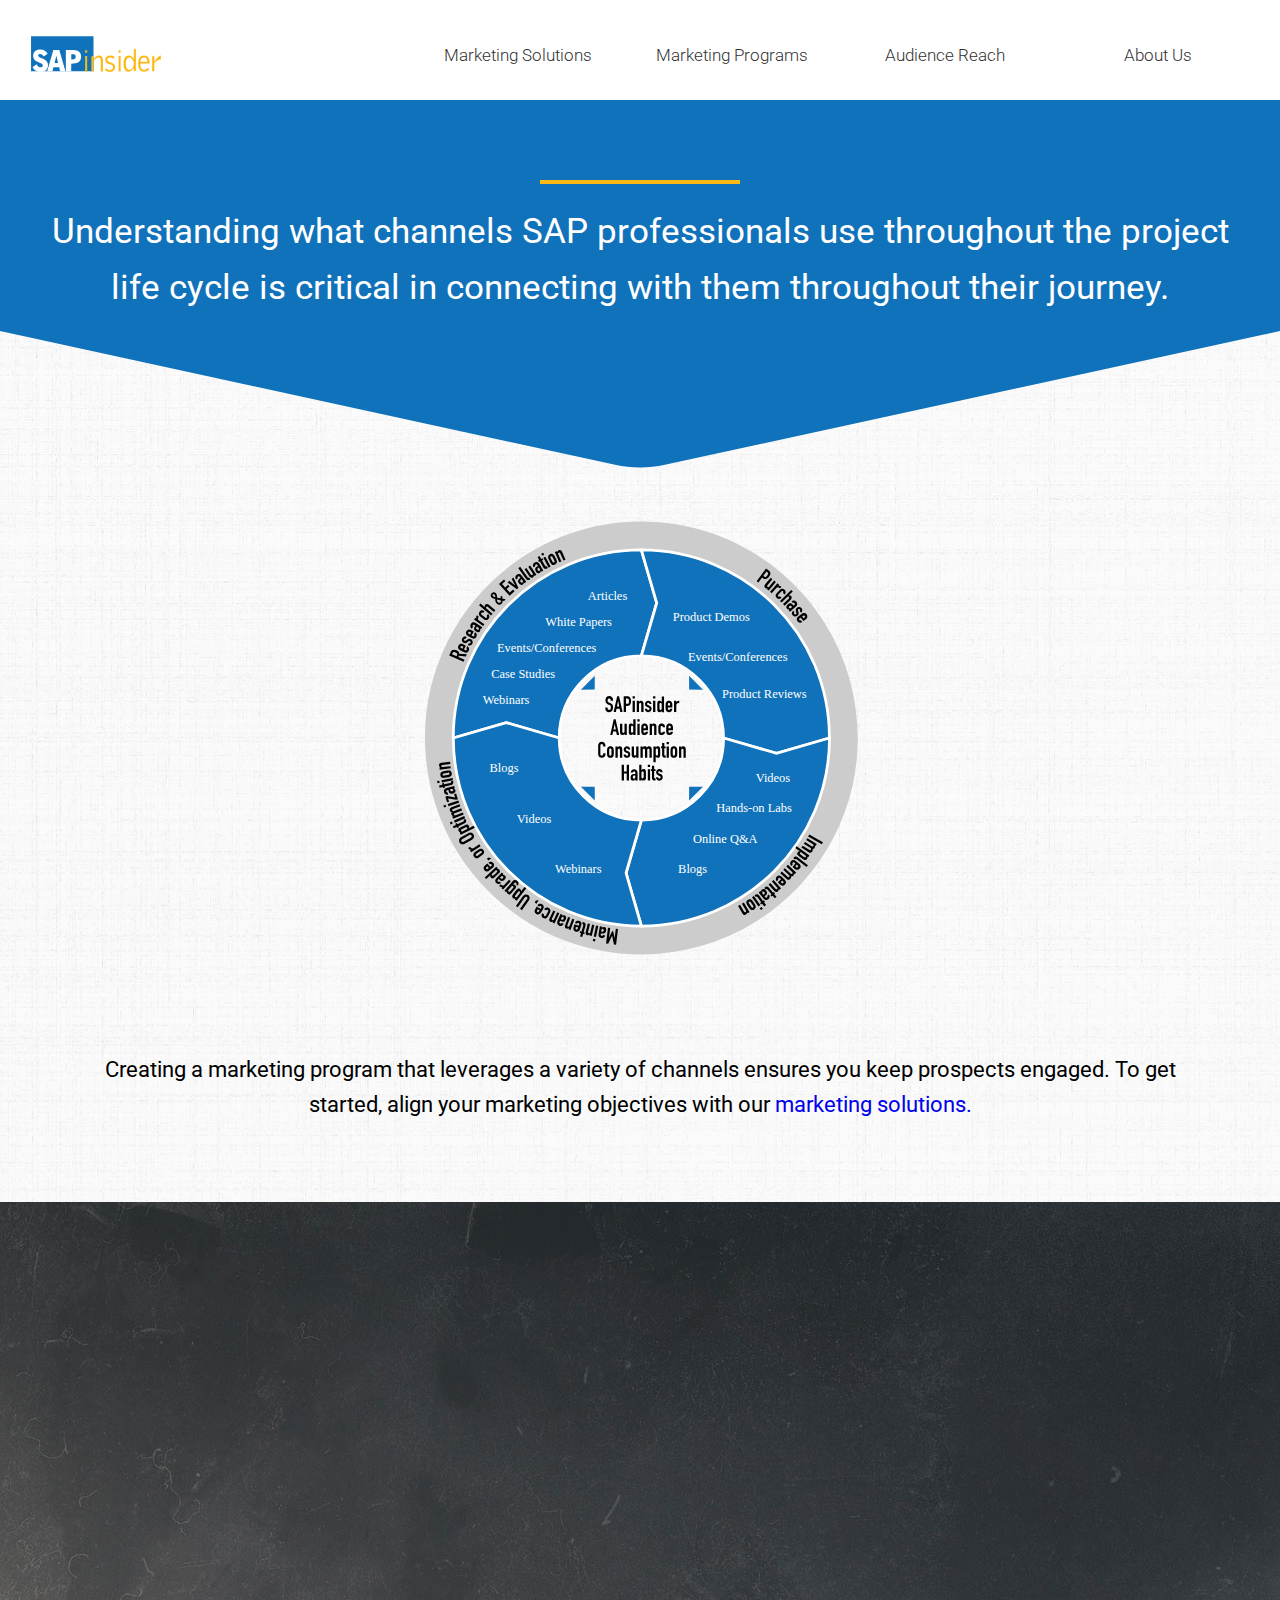
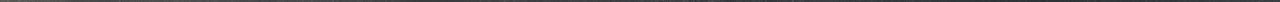
==== commit 90cb56b7: "Add files via upload" ====
--- a/index.html
+++ b/index.html
@@ -57,51 +57,8 @@
 		<div class="wrapperCycle">
 			<img src="images/cycle.svg"/>
 		</div>
-		<div class="wrapperMarketingObjectives">
-			<div class="objective">
-					<img src="images/awareness.svg" class="icons"/>
-					<h6>Brand Awareness</h6>
-					<p>
-						Strengthen your company’s image and help position how your company and solutions are perceived by SAP professionals.
-					</p>
-			</div>
-			<div class="objective">
-					<img src="images/traffic.svg" class="icons"/>
-					<h6>Traffic Driver</h6>
-					<p>
-						Compel prospects to take action such as visit your website or access a content asset.
-					</p>
-			</div>
-			<div class="objective">
-					<img src="images/thoughtlead.svg" class="icons"/>
-					<h6>Thought Leadership</h6>
-					<p>
-						Position your company as an expert resource to build trust with SAP professionals.
-					</p>
-			</div>
-			<div class="objective">
-					<img src="images/leadgen.svg" class="icons"/>
-					<h6>Lead Generation</h6>
-					<p>
-						Fuel your sales pipeline with SAP professionals who accessed your gated content asset.
-					</p>
-			</div>
-		</div>
-		<div class="wrapperMarketingApproach">
-			<div class="objective">
-					<img src="images/push.svg" class="icons"/>
-					<h6>Push</h6>
-					<p>
-						Deliver your information directly to SAP professionals who have previously indicated an interest in a topic related to your products and services.
-					</p>
-			</div>
-			<div class="objective">
-					<img src="images/pull.svg" class="icons"/>
-					<h6>Pull</h6>
-					<p>
-						Show your message to SAP professionals when they are actively seeking information via SAPinsider Online or search vehicles.
-					</p>
-			</div>
+		<div class="getStarted">
+			<h2>Creating a marketing program that leverages a variety of channels ensures you keep prospects engaged. To get started, align your marketing objectives with our <a href="solutions.html">marketing solutions.</a></h2>
 		</div>
 		</div>
 		<footer>
--- a/css/style.css
+++ b/css/style.css
@@ -79,6 +79,12 @@
   margin: 60px 0 30px 0;
 }
 
+h4{
+  font-size: 3em;
+  color: #1072ba;
+  font-weight: 700;
+}
+
 h5 {
   font-size: 2em;
 }
@@ -168,6 +174,10 @@
   padding-top: 200px;
 }
 
+.secondLeadIn {
+  padding-top: 50px;
+}
+
 footer {
   background: url(../images/bootsbg.jpg);
   display: grid;
@@ -225,7 +235,21 @@
   max-width: 35%;
 }
 
-.wrapperMarketingObjectives, .wrapperMarketingApproach {
+.getStarted{
+  padding: 80px 100px;
+}
+
+
+/******************************************
+/* MARKETING SOLUTIONS
+/*******************************************/
+
+.secondLeadIn h2{
+  text-align: center;
+  font-size: 4.5em;
+}
+
+.wrapperMarketingObjectives {
   display: grid;
   grid-template-columns: 1fr 1fr;
   align-items: center;
@@ -236,11 +260,6 @@
 .wrapperMarketingObjectives {
   grid-template-columns: 1fr 1fr 1fr 1fr;
   margin-top: 50px;
-}
-
-.wrapperMarketingApproach .objective {
-  width: 50%;
-  margin: 0 auto;
 }
 
 .objective {
@@ -257,25 +276,9 @@
   max-width: 30%;
 }
 
-.objective h6 {
+.objective h6, .solution h6 {
   margin-top: 15px;
-}
-
-.objective p {
-  margin-bottom: 100px;
-}
-
-
-/******************************************
-/* MARKETING SOLUTIONS
-/*******************************************/
-
-.wrapperTopIcons {
-  display: grid;
-  grid-template-columns: 2fr 1fr;
-  align-items: center;
-  margin: 50px;
-  grid-column-gap: 50px;
+  font-weight: 700;
 }
 
 .wrapperTopIcons>div {
@@ -283,22 +286,6 @@
   padding: 10px;
 }
 
-.wrapperObjectiveIcons {
-  display: grid;
-  grid-template-columns: 1fr 1fr 1fr 1fr;
-  align-items: center;
-}
-
-.wrapperApproachIcons {
-  display: grid;
-  grid-template-columns: 1fr 1fr;
-  align-items: center;
-}
-
-.topIcons{
-  max-width: 25%;
-}
-
 .wrapperSolutions {
   display: grid;
   grid-template-columns: 1fr 1fr 1fr;
@@ -315,26 +302,20 @@
   height: 100%;
 }
 
-.solutionName {
-  font-size: 3em;
+.solutionSubHead {
+  font-size: 2em;
+  margin-top: -6px;
   color: #1072ba;
   font-weight: 700;
 }
 
-.solutionName span {
-  font-size: .7em;
-}
-
-.wrapperObjectiveApproach {
-  display: grid;
-  grid-template-columns: 1fr 1fr;
-  align-items: center;
-  padding: 10px 0;
-}
-
 .solutionsIcon {
   width: 40px;
-  margin: 5px;
+  margin: 10px 5px 0 5px;
+}
+
+.solution p{
+  padding-top: 10px;
 }
 
 
@@ -380,10 +361,6 @@
   margin: 0 auto;
 }
 
-.extend {
-  background: url(../images/extend.jpg) center no-repeat;
-}
-
 .market {
   background: url(../images/market.jpg) center no-repeat;
 }
@@ -393,11 +370,15 @@
 }
 
 .repurpose {
-  background: url(../images/repurpose.jpg) top right no-repeat;
+  background: url(../images/repurpose2.jpg) top right no-repeat;
 }
 
 .launch {
-  background: url(../images/launch.jpg) center no-repeat;
+  background: url(../images/launch2.jpg) center no-repeat;
+}
+
+.extend {
+  background: url(../images/extend2.jpg) top no-repeat;
 }
 
 
@@ -619,6 +600,9 @@
   .objective p {
     margin-bottom: 50px;
   }
+  .getStarted{
+    padding: 80px 20px;
+  }
   /*MARKETING SOLUTIONS PAGE*/
   .wrapperTopIcons {
     grid-template-columns: 1fr;
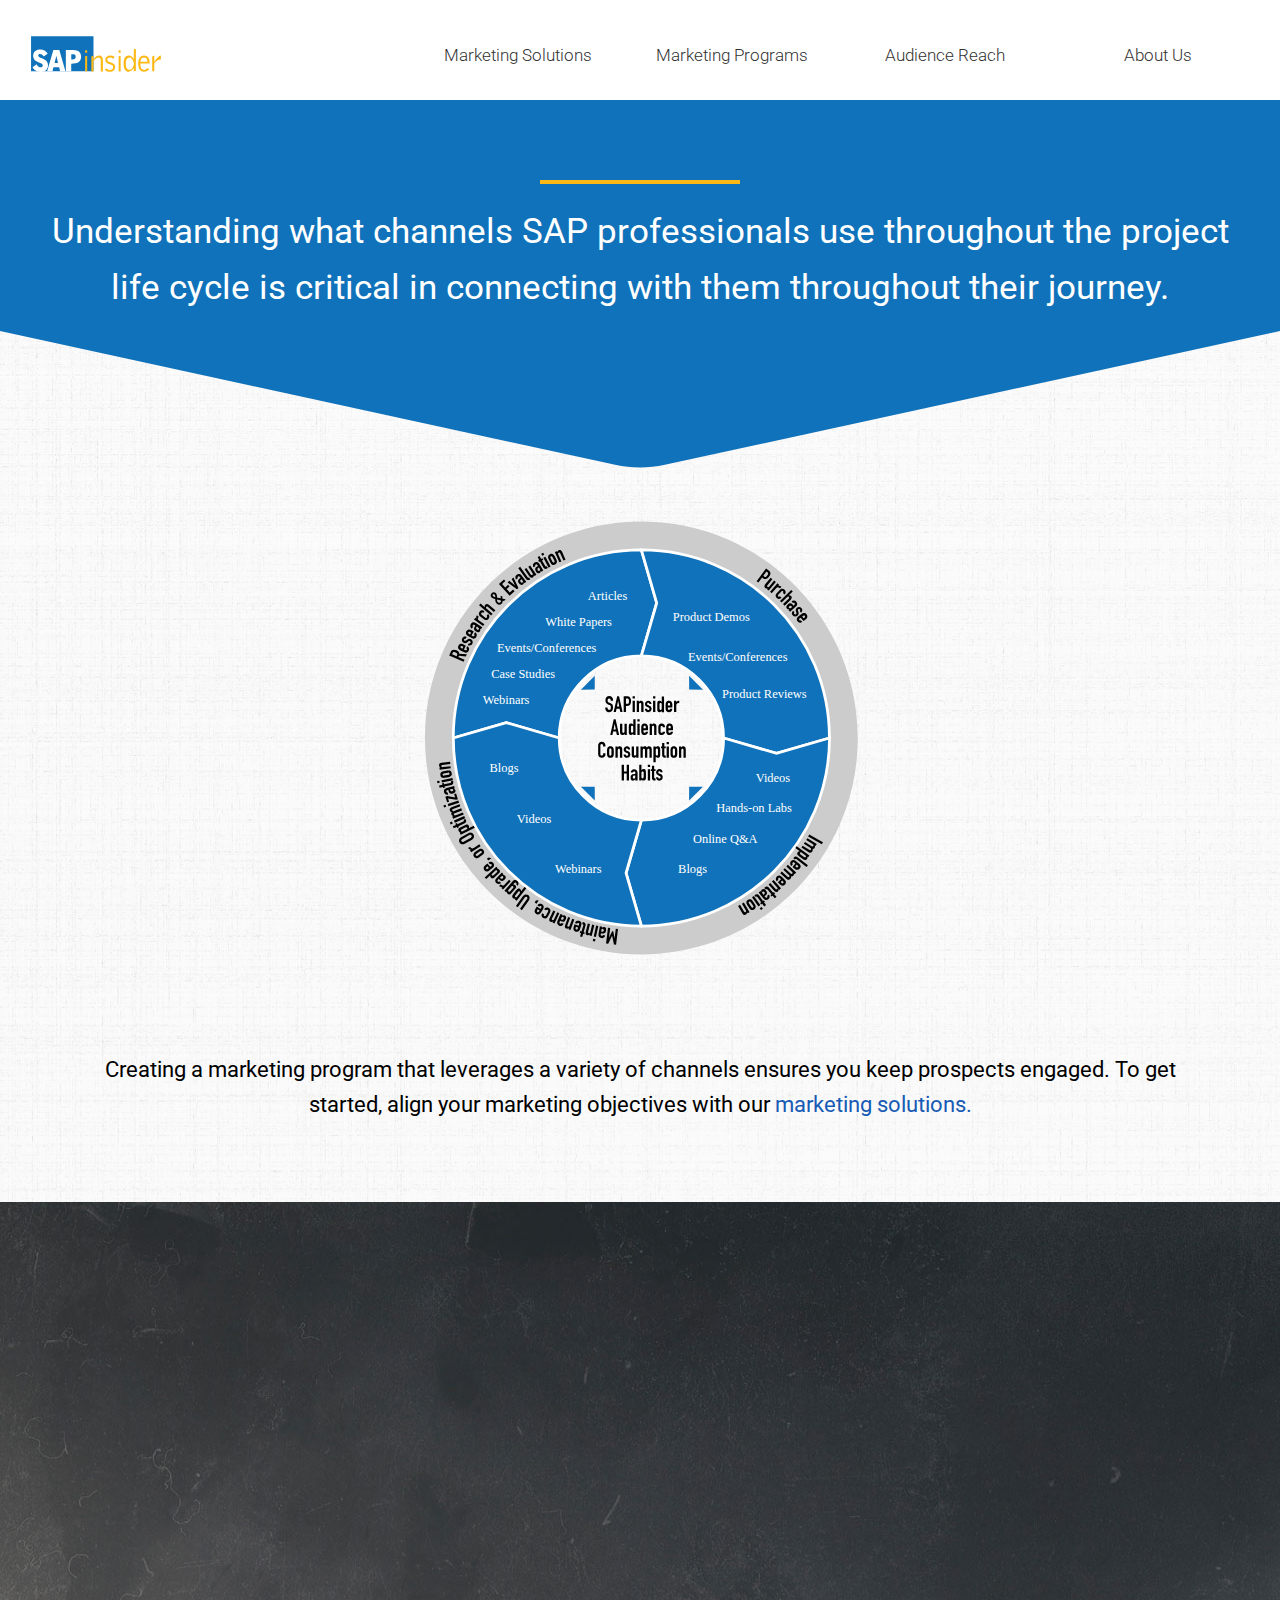
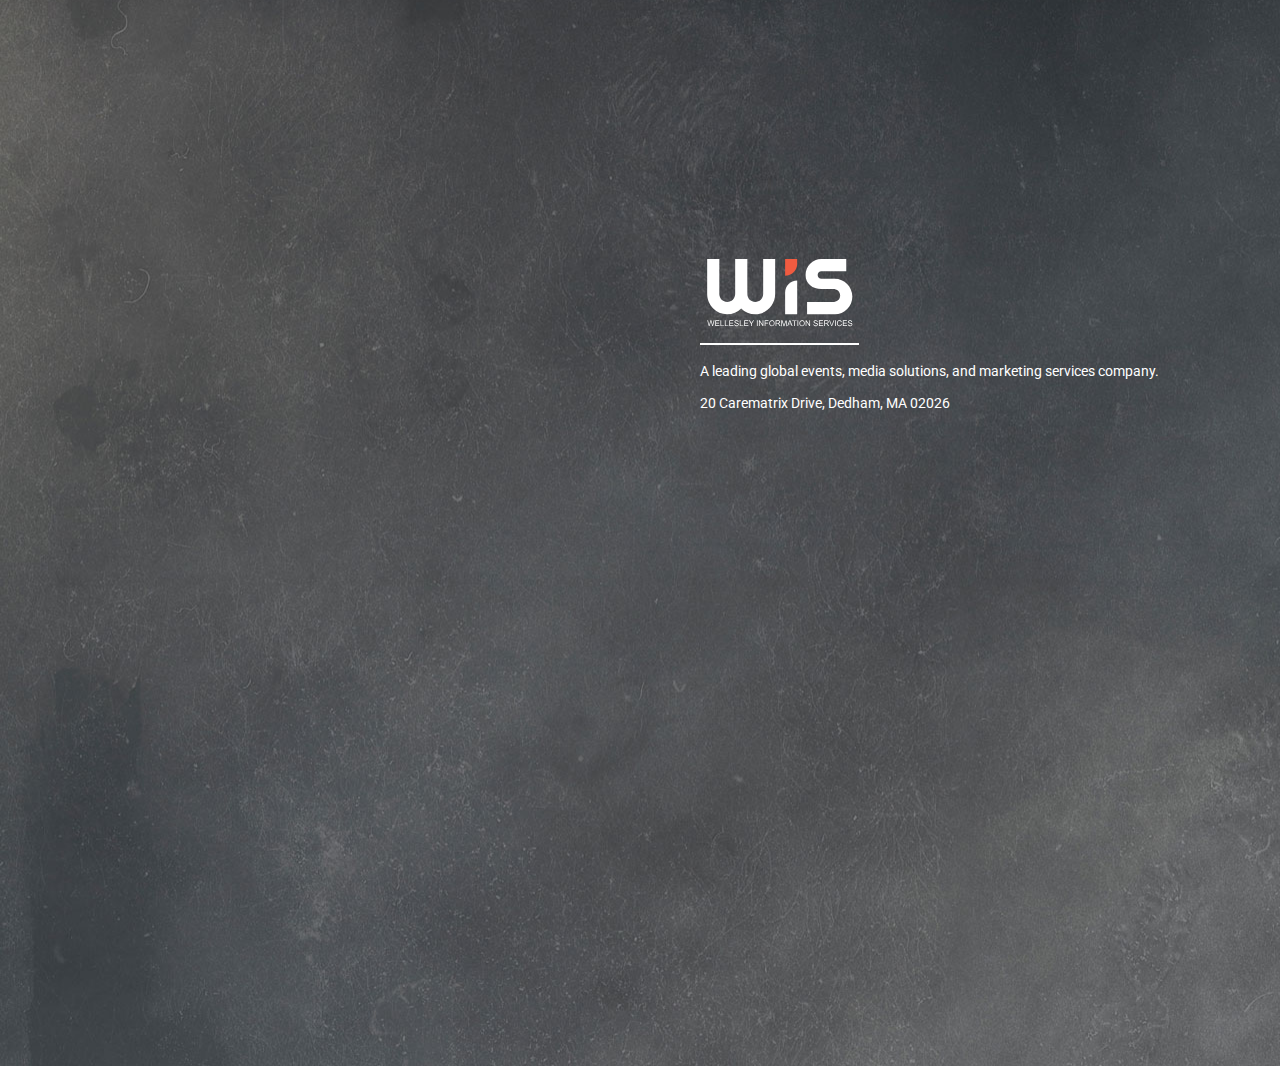
==== commit b36575c9: "Add files via upload" ====
--- a/index.html
+++ b/index.html
@@ -63,9 +63,16 @@
 		</div>
 		<footer>
 			<div class="form">
-
 			</div>
-
+			<div>
+				<img src="images/wis.svg" alt="WIS" />
+				<p>
+					A leading global events, media solutions, and marketing services company.
+				</p>
+				<p>
+					20 Carematrix Drive, Dedham, MA 02026
+				</p>
+			</div>
 		</footer>
 	</div>
 </body>
--- a/css/style.css
+++ b/css/style.css
@@ -79,7 +79,7 @@
   margin: 60px 0 30px 0;
 }
 
-h4{
+h4 {
   font-size: 3em;
   color: #1072ba;
   font-weight: 700;
@@ -99,6 +99,7 @@
 
 a {
   text-decoration: none;
+  color: rgb(23, 91, 181);
 }
 
 
@@ -178,17 +179,37 @@
   padding-top: 50px;
 }
 
+.bottomPadding {
+  padding-bottom: 100px;
+}
+
 footer {
-  background: url(../images/bootsbg.jpg);
+  background: url(../images/darkbg.jpg);
   display: grid;
   grid-template-columns: 1fr 1fr;
   grid-column-gap: 20px;
   align-items: center;
   margin-top: 0;
-}
-
-footer .form {
-  height: 400px;
+  height: 100%;
+}
+
+footer div {
+  margin: 50px;
+}
+
+.noForm{
+  margin: 0;
+}
+
+footer img {
+  max-width: 30%;
+  border-bottom: 2px solid #fff;
+  padding-bottom: 10px;
+}
+
+footer p {
+  color: #fff;
+  margin-top: 10px;
 }
 
 
@@ -235,7 +256,7 @@
   max-width: 35%;
 }
 
-.getStarted{
+.getStarted {
   padding: 80px 100px;
 }
 
@@ -244,7 +265,7 @@
 /* MARKETING SOLUTIONS
 /*******************************************/
 
-.secondLeadIn h2{
+.secondLeadIn h2 {
   text-align: center;
   font-size: 4.5em;
 }
@@ -314,7 +335,7 @@
   margin: 10px 5px 0 5px;
 }
 
-.solution p{
+.solution p {
   padding-top: 10px;
 }
 
@@ -348,8 +369,6 @@
 }
 
 .programsBoxes h2 {
-  /* margin-top: 10px; */
-  /* border-top: 1px solid #fdb813; */
   padding-top: 5px;
   color: #fff;
   padding: 10px 15px;
@@ -537,6 +556,43 @@
 .teamMember p {
   text-align: center;
   font-style: italic;
+}
+
+
+/******************************************
+/* EVENT CALENDAR
+/*******************************************/
+
+.region {
+  margin: 40px 70px;
+  border-bottom: 1px solid #000;
+  padding: 5px;
+}
+
+.calendar {
+  display: grid;
+  grid-template-columns: 1fr 2fr 2fr;
+  padding-bottom: 40px;
+  grid-column-gap: 20px;
+  margin: 0px 70px;
+  grid-row-gap: 15px;
+}
+
+.regionImage {
+  max-width: 95%;
+}
+
+.calendarCol {
+  display: grid;
+  grid-row-gap: 15px;
+}
+
+.calendar a {
+  font-size: 1.4em;
+}
+
+.footnote {
+  margin: 40px 70px;
 }
 
 
@@ -580,6 +636,13 @@
   .leadIn {
     padding-top: 300px;
   }
+  footer {
+    grid-template-columns: 1fr;
+    grid-row-gap: 30px;
+  }
+  footer img{
+    max-width: 60%;
+  }
   /*HOME PAGE*/
   .wrapperLeadIn {
     padding-top: 200px;
@@ -600,7 +663,7 @@
   .objective p {
     margin-bottom: 50px;
   }
-  .getStarted{
+  .getStarted {
     padding: 80px 20px;
   }
   /*MARKETING SOLUTIONS PAGE*/
@@ -611,8 +674,7 @@
   .wrapperObjectiveIcons {
     grid-template-columns: 1fr 1fr;
   }
-
-  .topIcons{
+  .topIcons {
     max-width: 40%;
   }
   .wrapperSolutions {
@@ -656,6 +718,22 @@
   .team {
     display: grid;
     grid-template-columns: 1fr;
+  }
+  /* EVENT CALENDAR */
+  .region {
+    margin: 40px;
+  }
+  .calendar {
+    grid-template-columns: 1fr;
+    margin: 0px 40px;
+    padding-bottom: 0px;
+  }
+  .regionImage {
+    max-width: 100%;
+    margin-bottom: 10px;
+  }
+  .footnote {
+    margin: 40px;
   }
 }
 
@@ -689,6 +767,10 @@
     align-items: center;
     text-align: center;
   }
+  footer {
+    grid-template-columns: 1fr;
+    grid-row-gap: 30px;
+  }
   /*HOME PAGE*/
   .wrapperLeadIn {
     padding-top: 120px;
@@ -711,7 +793,7 @@
   .wrapperObjectiveIcons {
     grid-template-columns: 1fr 1fr;
   }
-  .topIcons{
+  .topIcons {
     max-width: 20%;
   }
   .wrapperSolutions {
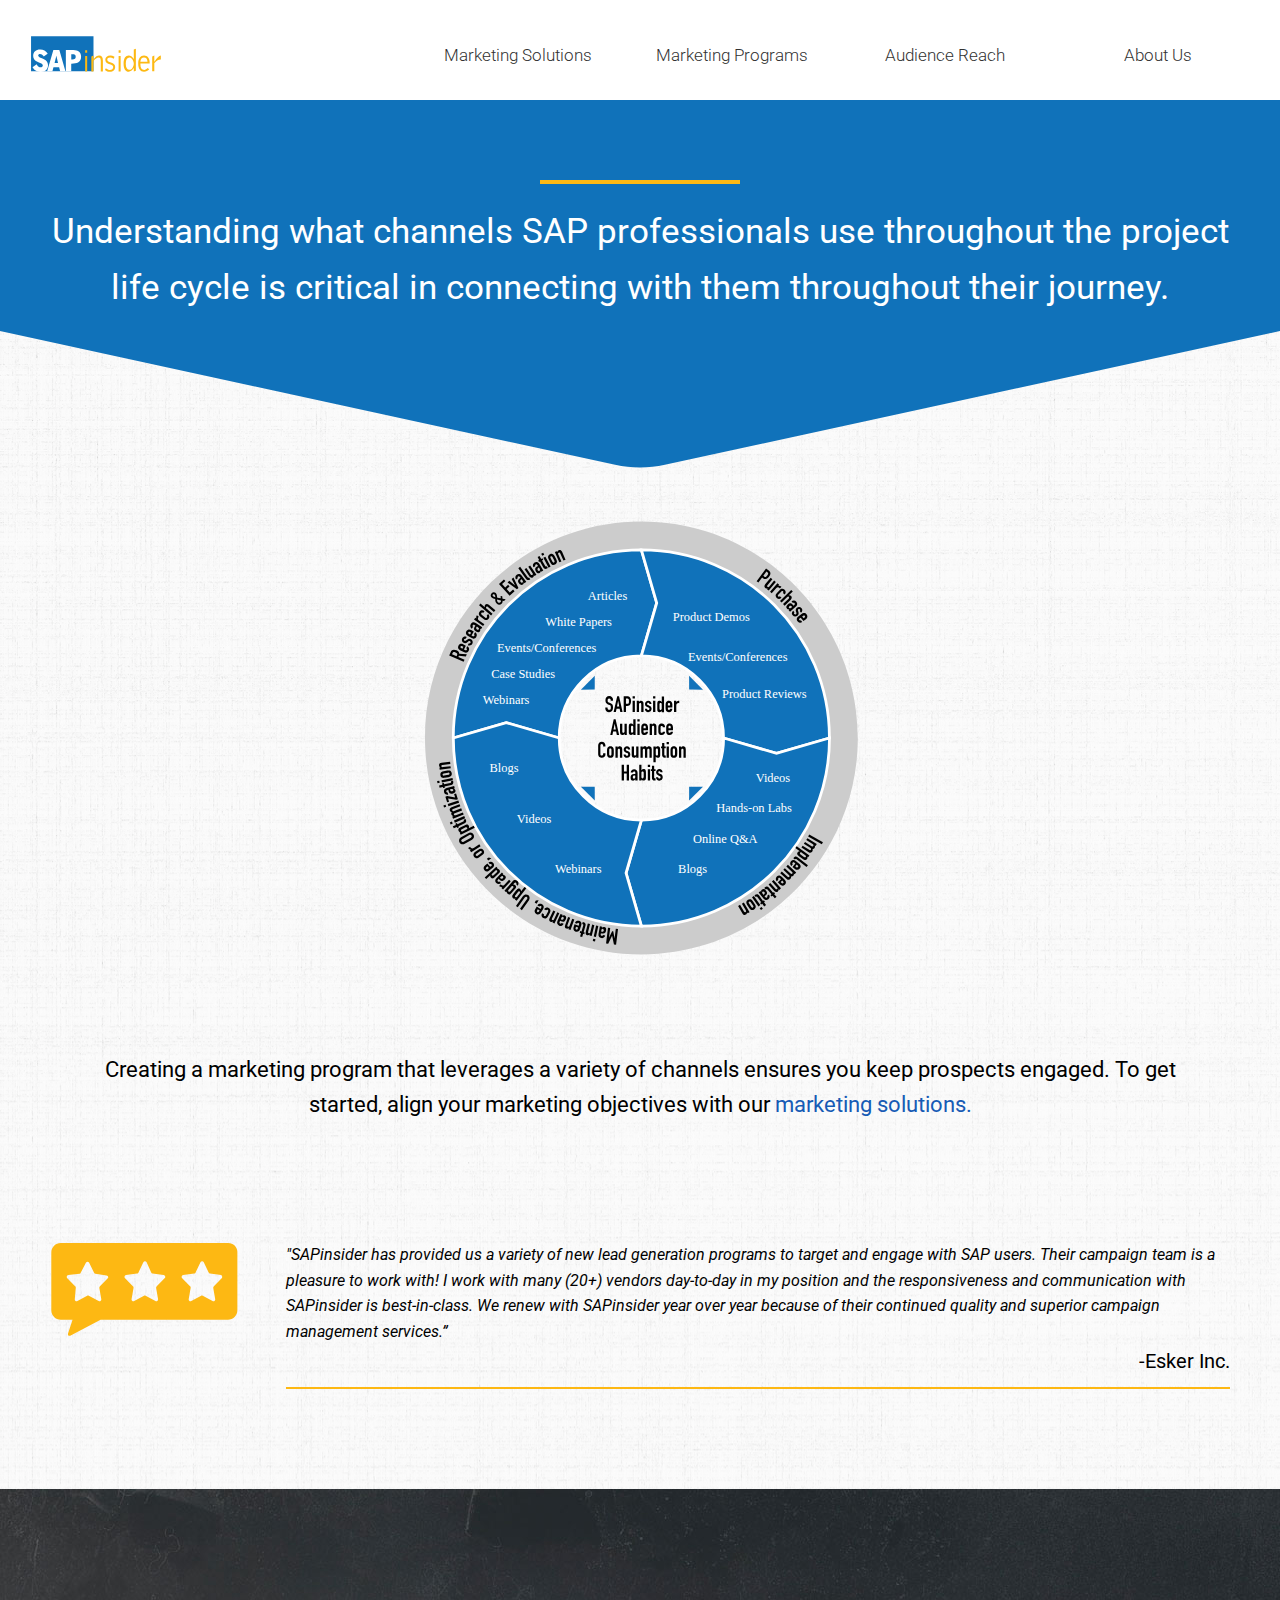
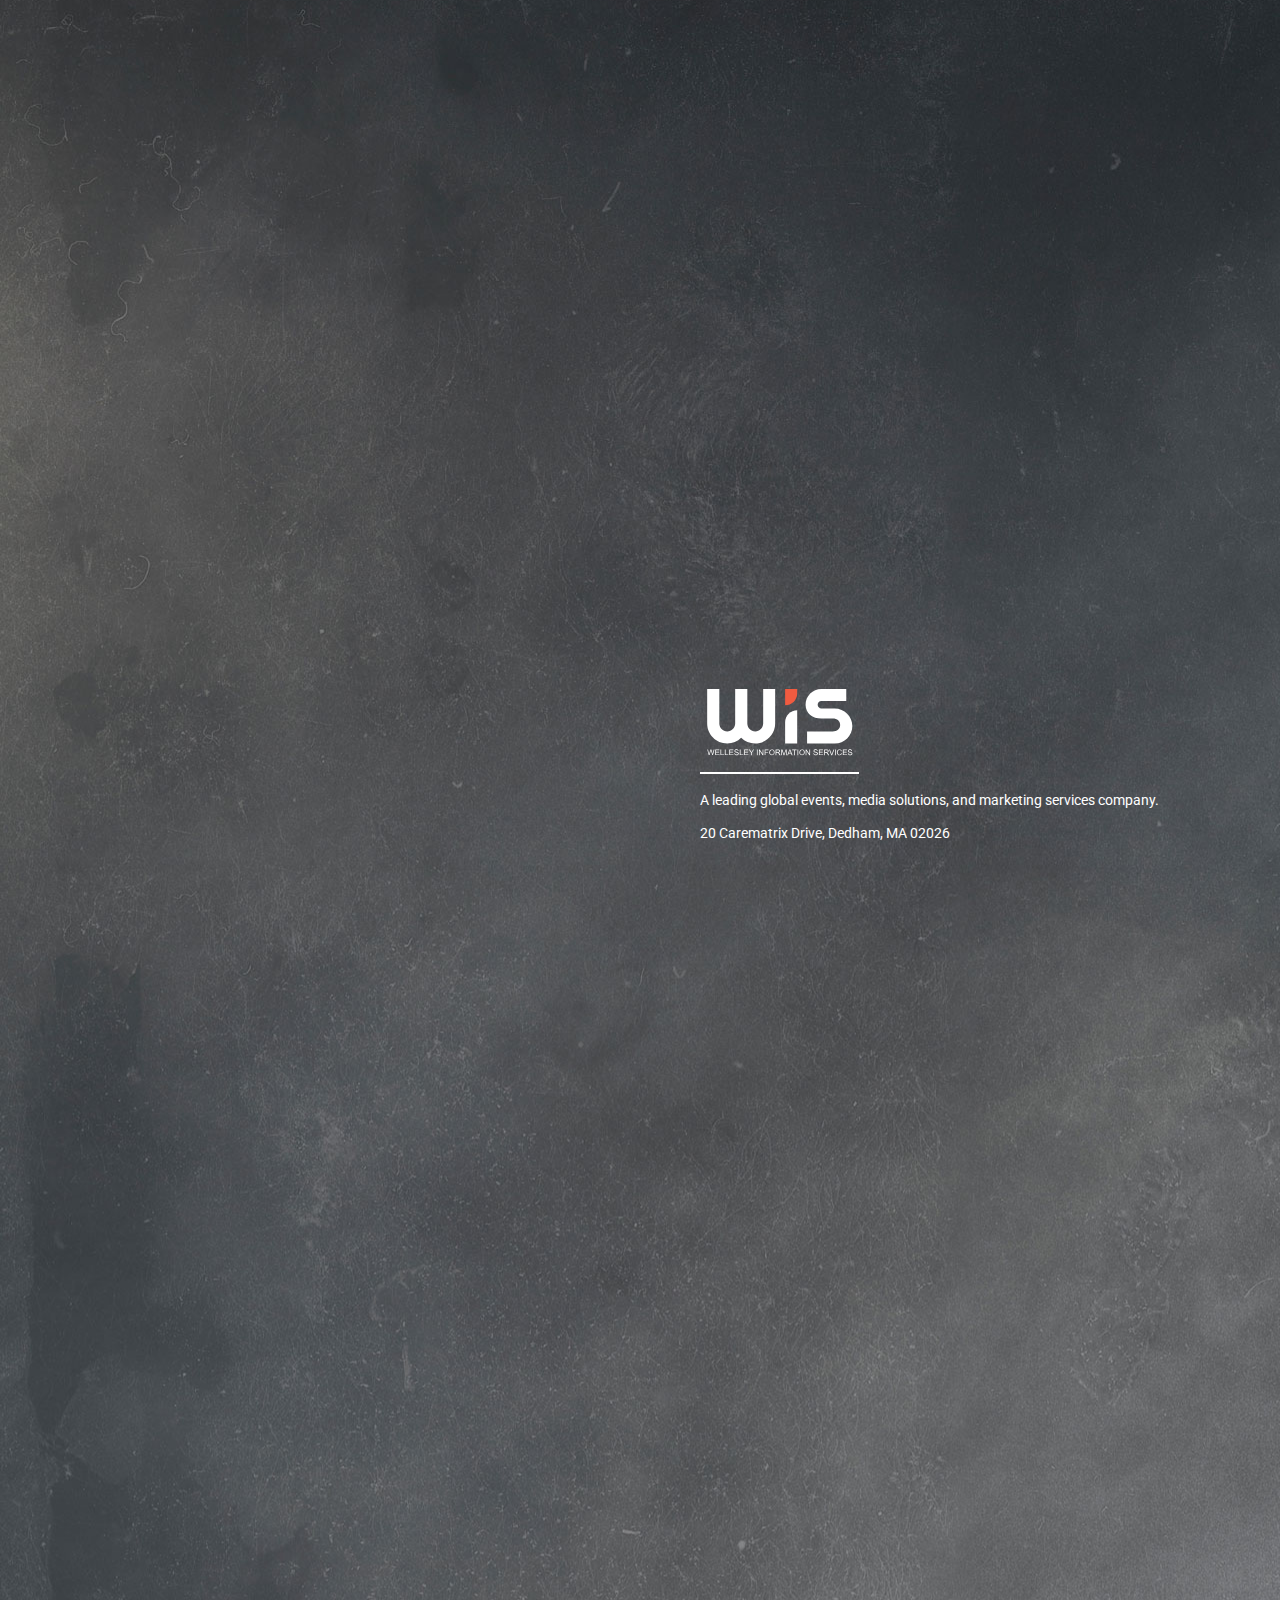
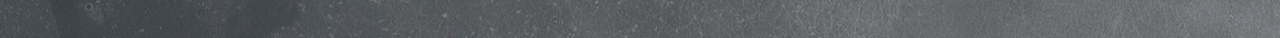
==== commit 8436ccbe: "Add files via upload" ====
--- a/index.html
+++ b/index.html
@@ -60,9 +60,21 @@
 		<div class="getStarted">
 			<h2>Creating a marketing program that leverages a variety of channels ensures you keep prospects engaged. To get started, align your marketing objectives with our <a href="solutions.html">marketing solutions.</a></h2>
 		</div>
+		<div class="wrapperTestimonial">
+			<div>
+				<img src="images/testi.svg" />
+			</div>
+			<div>
+				<p>
+					"SAPinsider has provided us a variety of new lead generation programs to target and engage with SAP users. Their campaign team is a pleasure to work with! I work with many (20+) vendors day-to-day in my position and the responsiveness and communication with SAPinsider is best-in-class. We renew with SAPinsider year over year because of their continued quality and superior campaign management services.” 
+				</p>
+				<h5>-Esker Inc.</h5>
+			</div>
+		</div>
 		</div>
 		<footer>
 			<div class="form">
+
 			</div>
 			<div>
 				<img src="images/wis.svg" alt="WIS" />
--- a/css/style.css
+++ b/css/style.css
@@ -183,6 +183,29 @@
   padding-bottom: 100px;
 }
 
+.wrapperTestimonial{
+  display: grid;
+  grid-template-columns: 1fr 4fr;
+  padding: 40px 50px 100px 50px;
+}
+
+.wrapperTestimonial p{
+  font-style: italic;
+  font-size: 1.6em;
+  /* border-top: 2px solid #fdb813;
+  padding-top: 10px; */
+}
+
+.wrapperTestimonial img{
+  max-width: 80%;
+}
+
+.wrapperTestimonial h5{
+  border-bottom: 2px solid #fdb813;
+  text-align: right;
+  padding-bottom: 10px;
+}
+
 footer {
   background: url(../images/darkbg.jpg);
   display: grid;
@@ -418,7 +441,7 @@
 
 .wrapperIndustries {
   display: grid;
-  grid-template-columns: 1fr 1fr 1fr 1fr 1fr;
+  grid-template-columns: 1fr 1fr 1fr 1fr 1fr 1fr;
   align-items: center;
   margin-bottom: 150px;
 }
@@ -719,6 +742,13 @@
     display: grid;
     grid-template-columns: 1fr;
   }
+  .wrapperTestimonial{
+    grid-template-columns: 1fr;
+    grid-row-gap: 10px;
+  }
+  .wrapperTestimonial img{
+    max-width: 50%;
+  }
   /* EVENT CALENDAR */
   .region {
     margin: 40px;
@@ -807,6 +837,10 @@
   .wrapperMap img {
     max-width: 90%;
   }
+  .wrapperIndustries {
+    grid-template-columns: 1fr 1fr 1fr;
+    grid-row-gap: 50px;
+  }
   /* ABOUT US PAGE */
   .weHelpColumn {
     width: 90%;
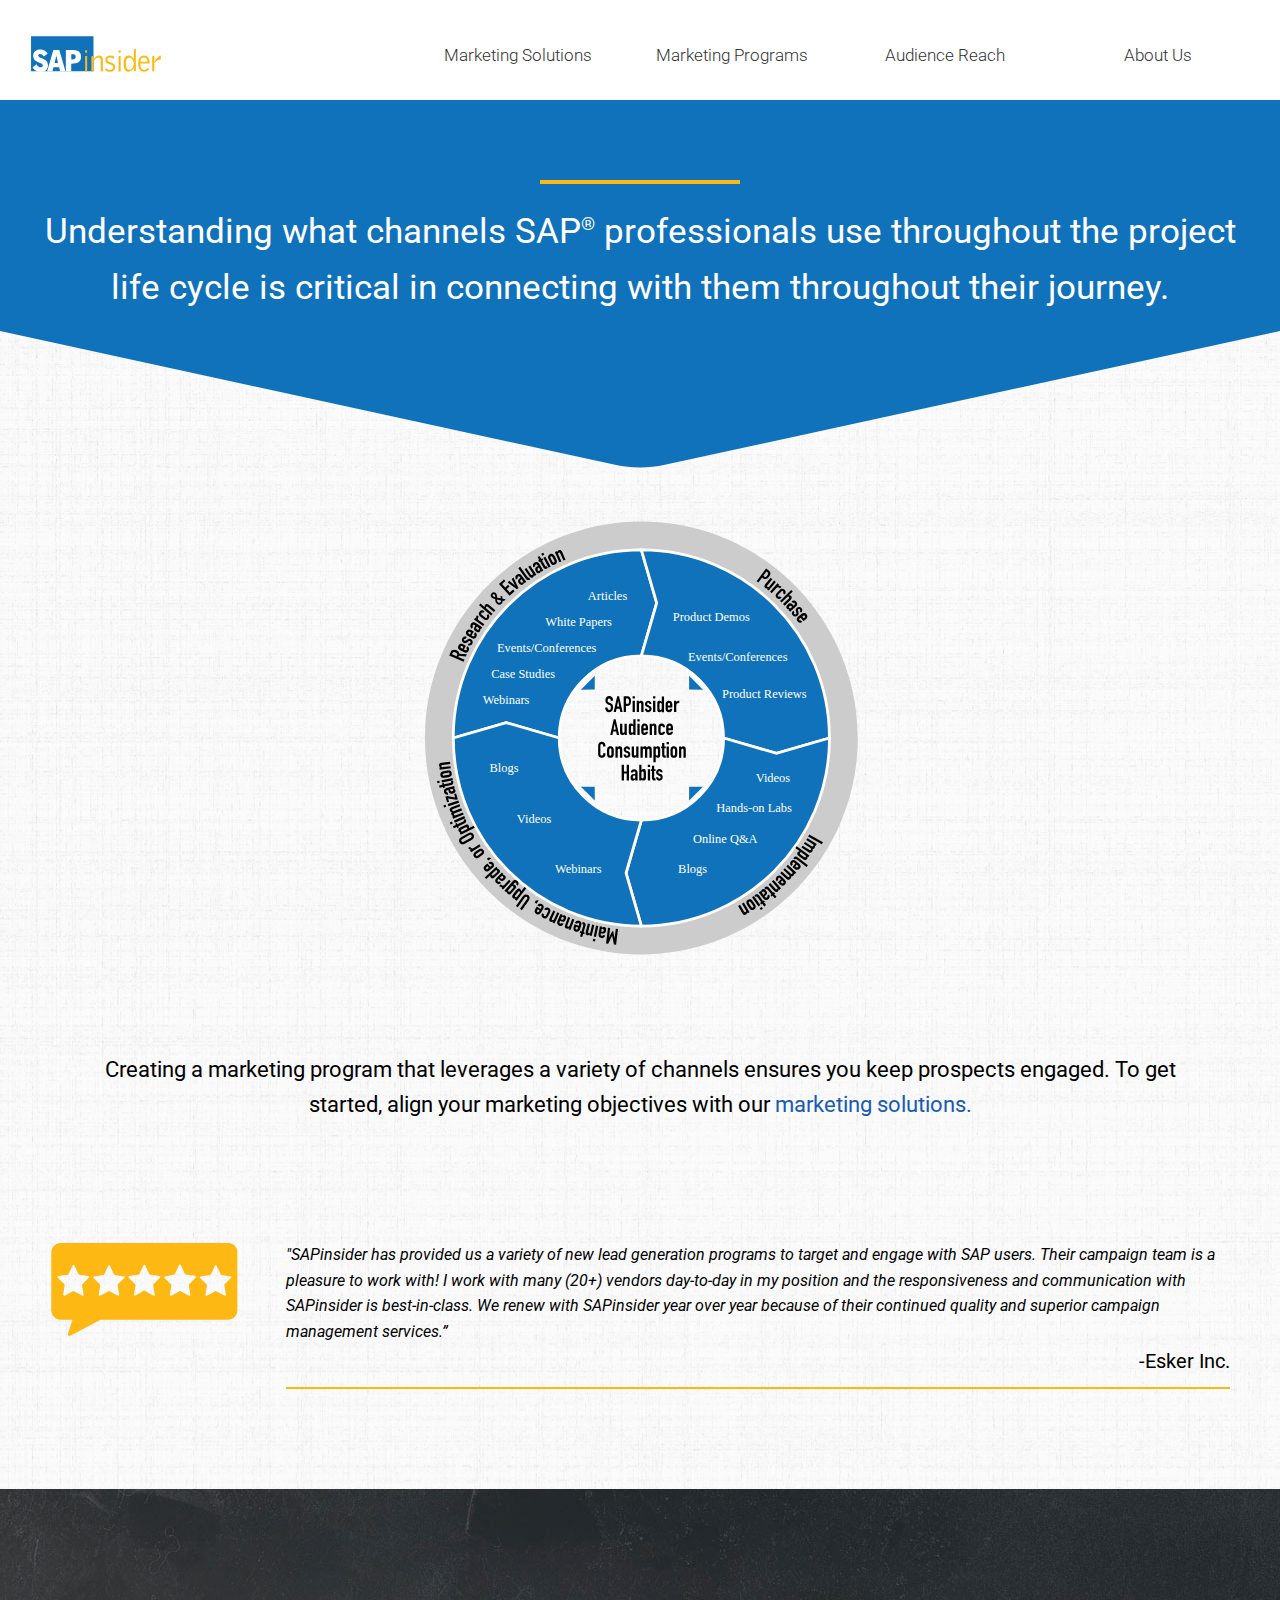
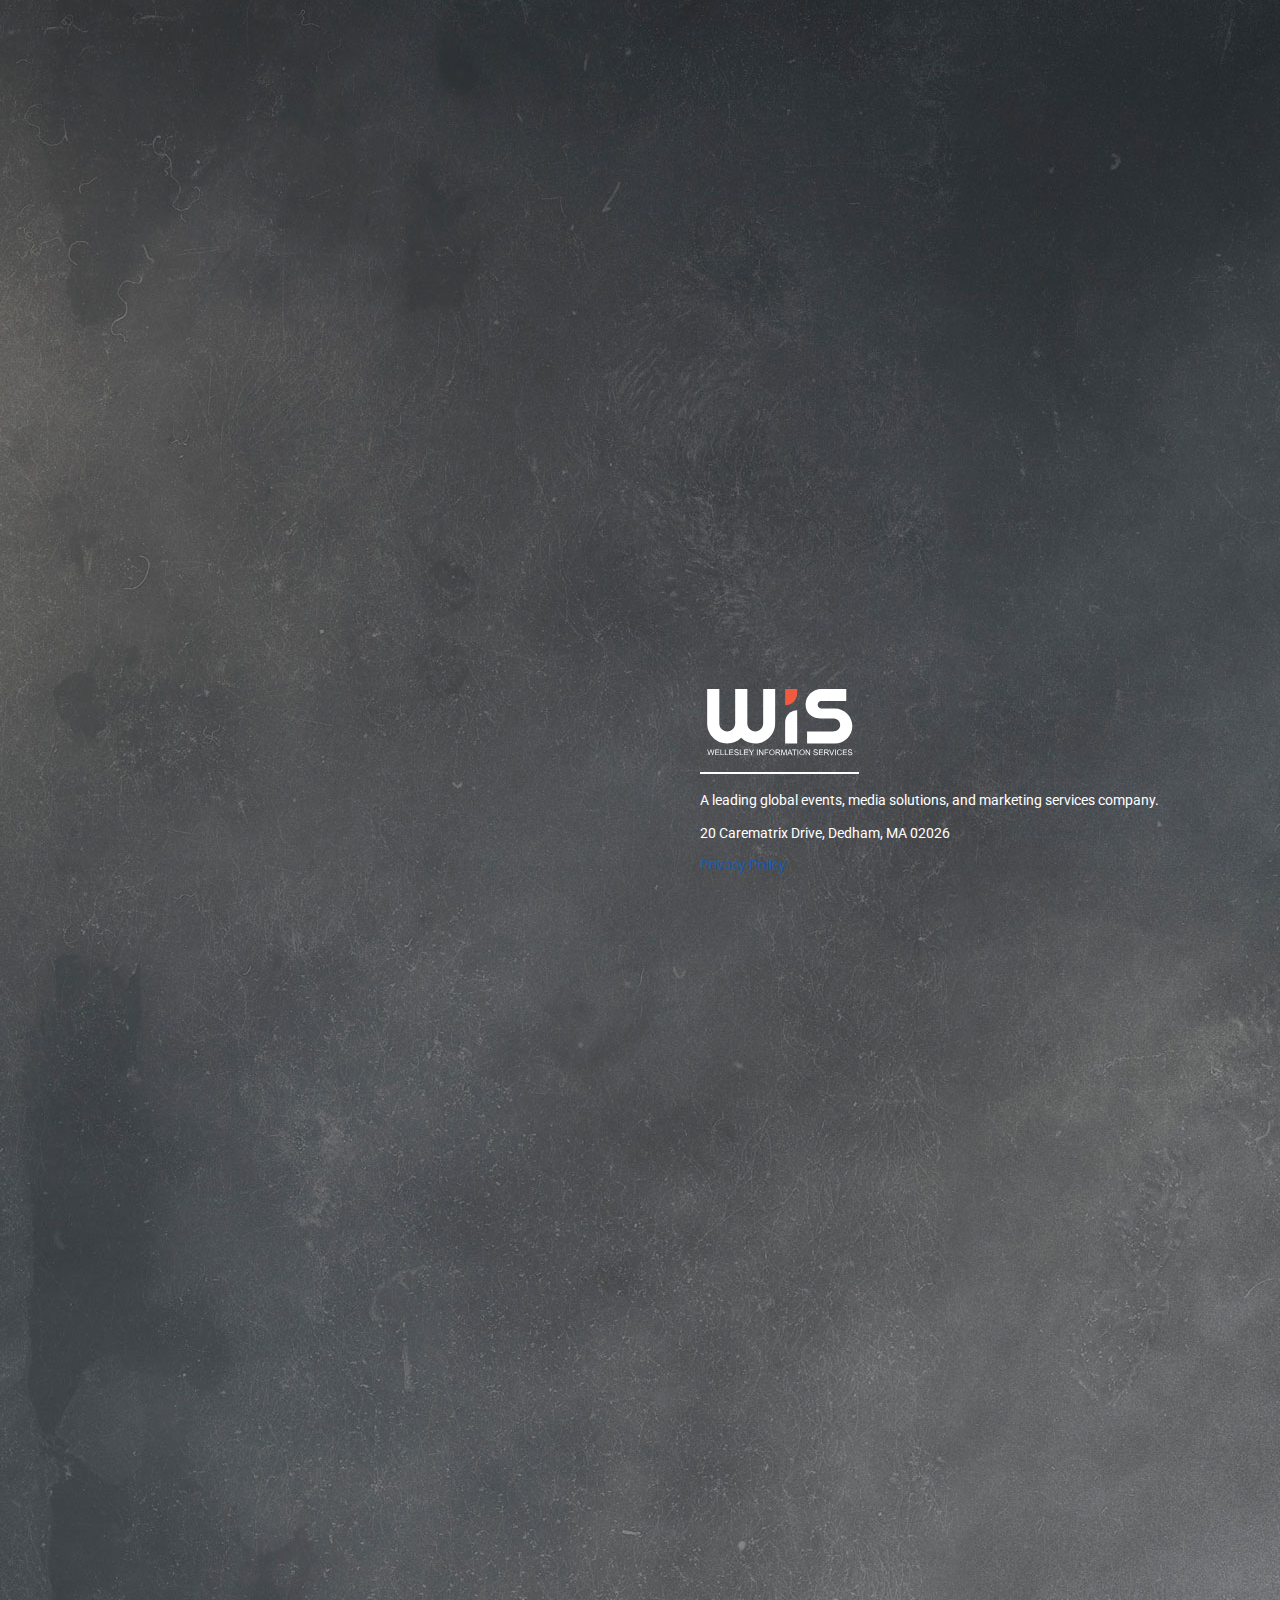
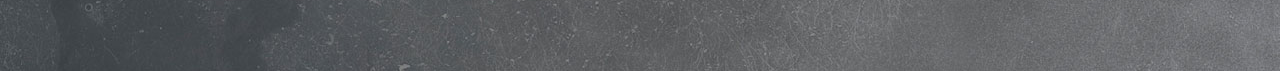
==== commit 0e521b7f: "Add files via upload" ====
--- a/index.html
+++ b/index.html
@@ -46,7 +46,7 @@
 		<!-- BEGIN MARKETING PROGRAMS			 -->
 		<div class="wrapperLeadIn">
 				<div class="yellowRule"></div>
-				<h1>Understanding what channels SAP professionals use throughout the project life cycle is critical in connecting with them throughout their journey.</h1>
+				<h1>Understanding what channels SAP<sup>&reg;</sup> professionals use throughout the project life cycle is critical in connecting with them throughout their journey.</h1>
 
 		</div>
 		<div class="wrapperBG">
@@ -84,6 +84,9 @@
 				<p>
 					20 Carematrix Drive, Dedham, MA 02026
 				</p>
+				<p>
+					<a href="http://sapinsider.wispubs.com/Privacy-Policy">Privacy Policy</a>
+				</p>
 			</div>
 		</footer>
 	</div>
--- a/css/style.css
+++ b/css/style.css
@@ -100,6 +100,11 @@
 a {
   text-decoration: none;
   color: rgb(23, 91, 181);
+}
+
+sup{
+  font-size: .5em;
+  vertical-align: super;
 }
 
 
